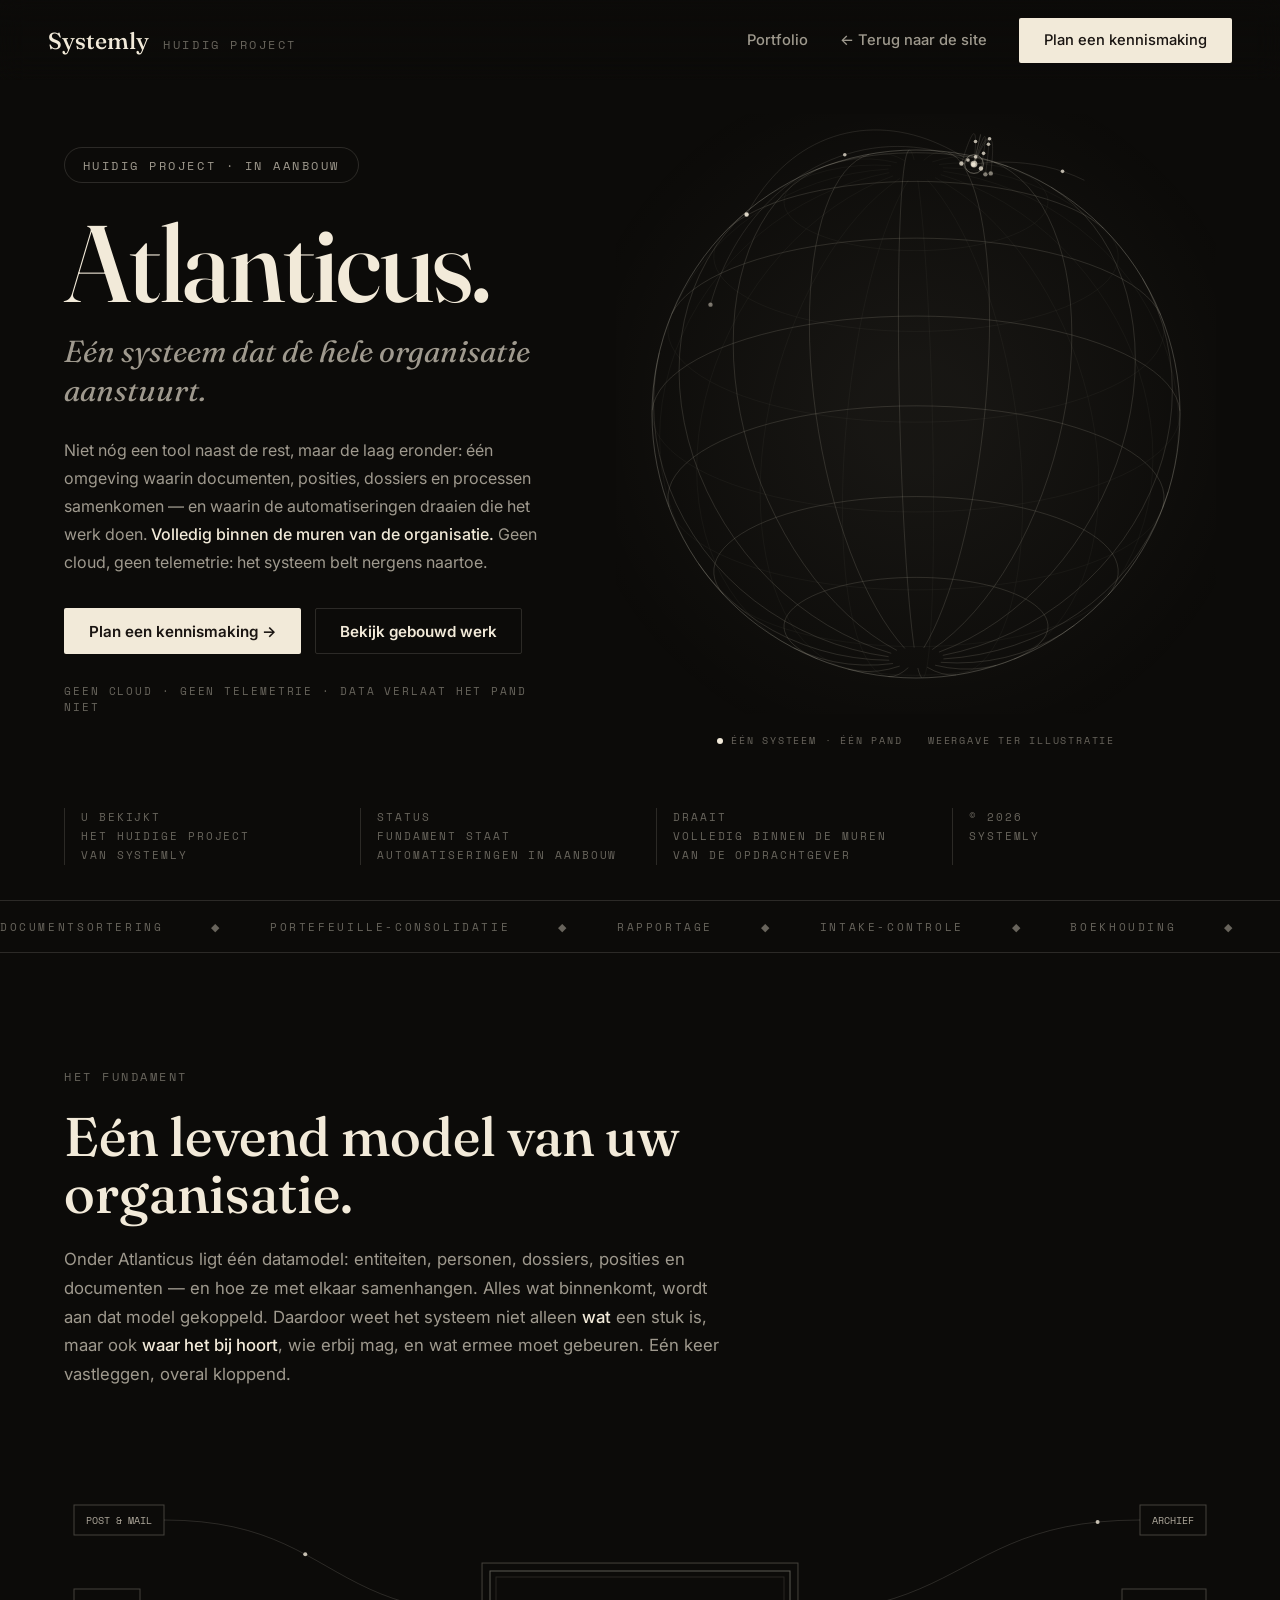
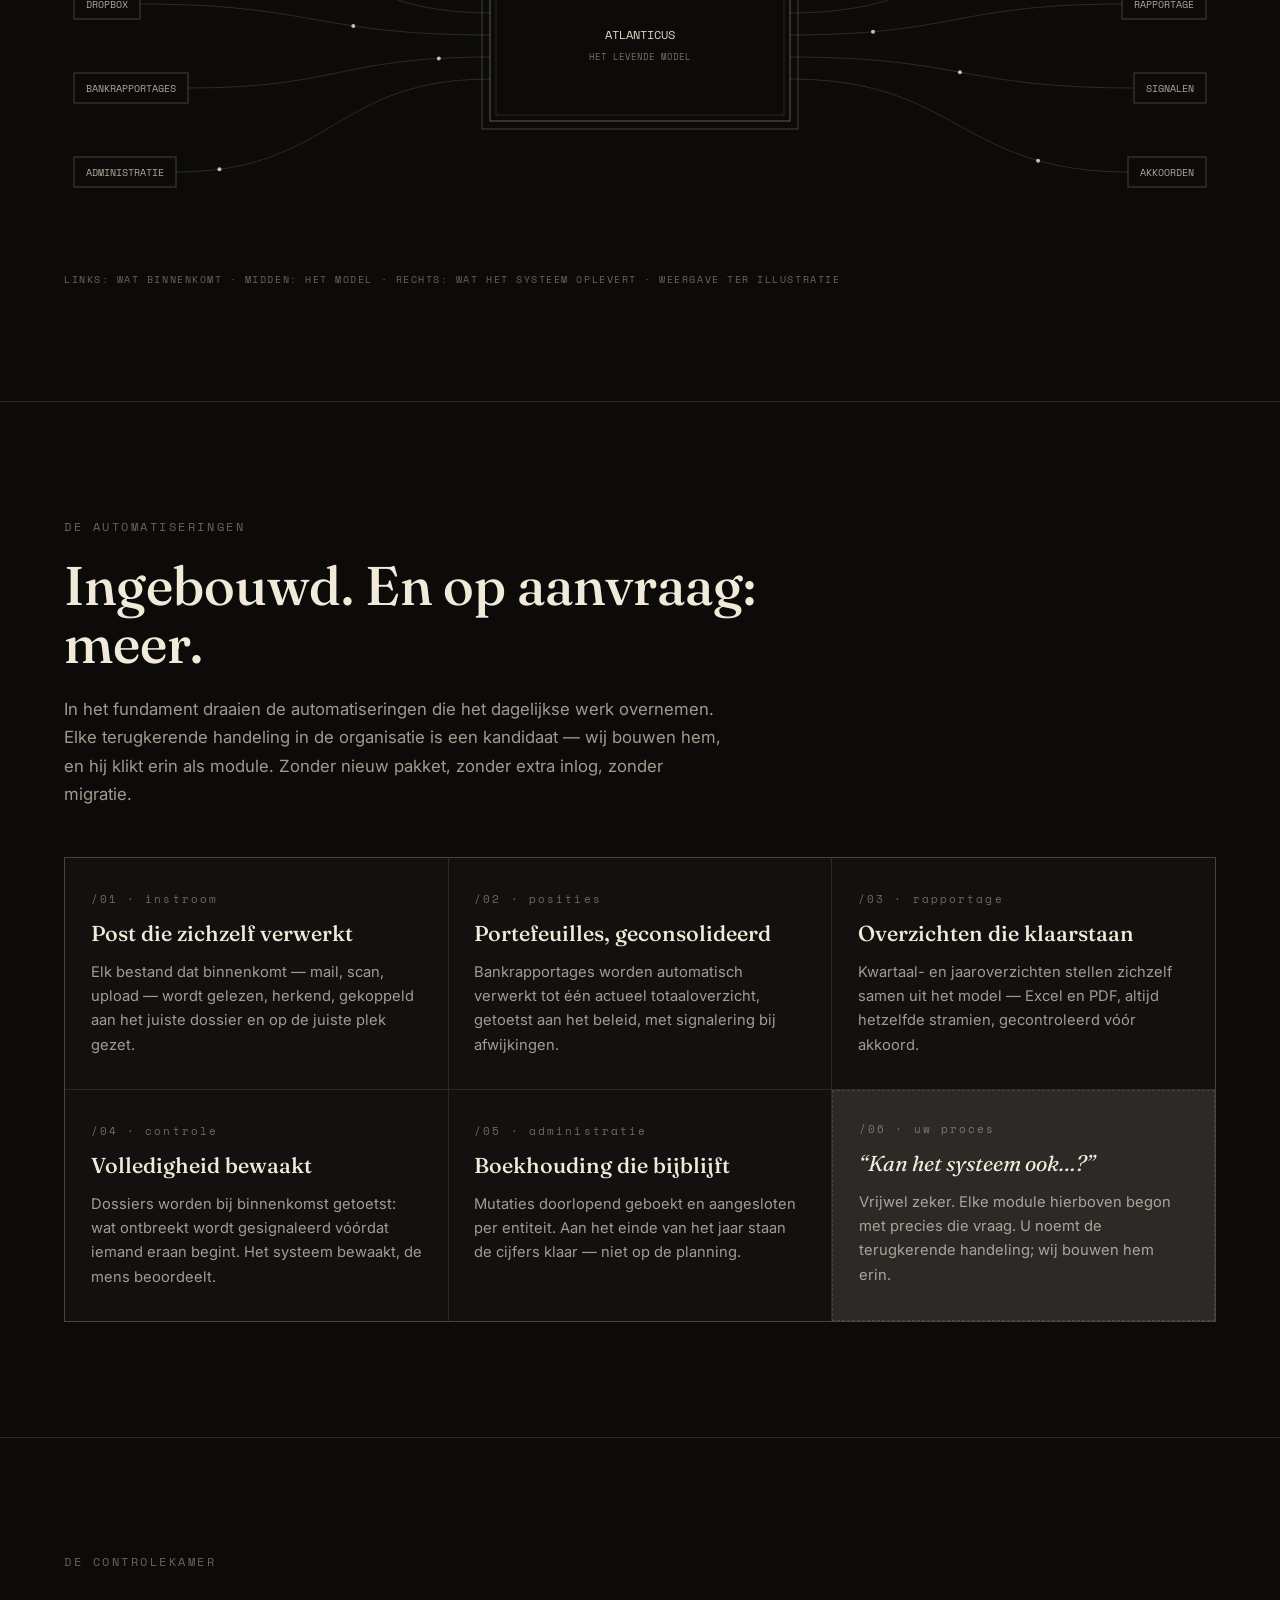
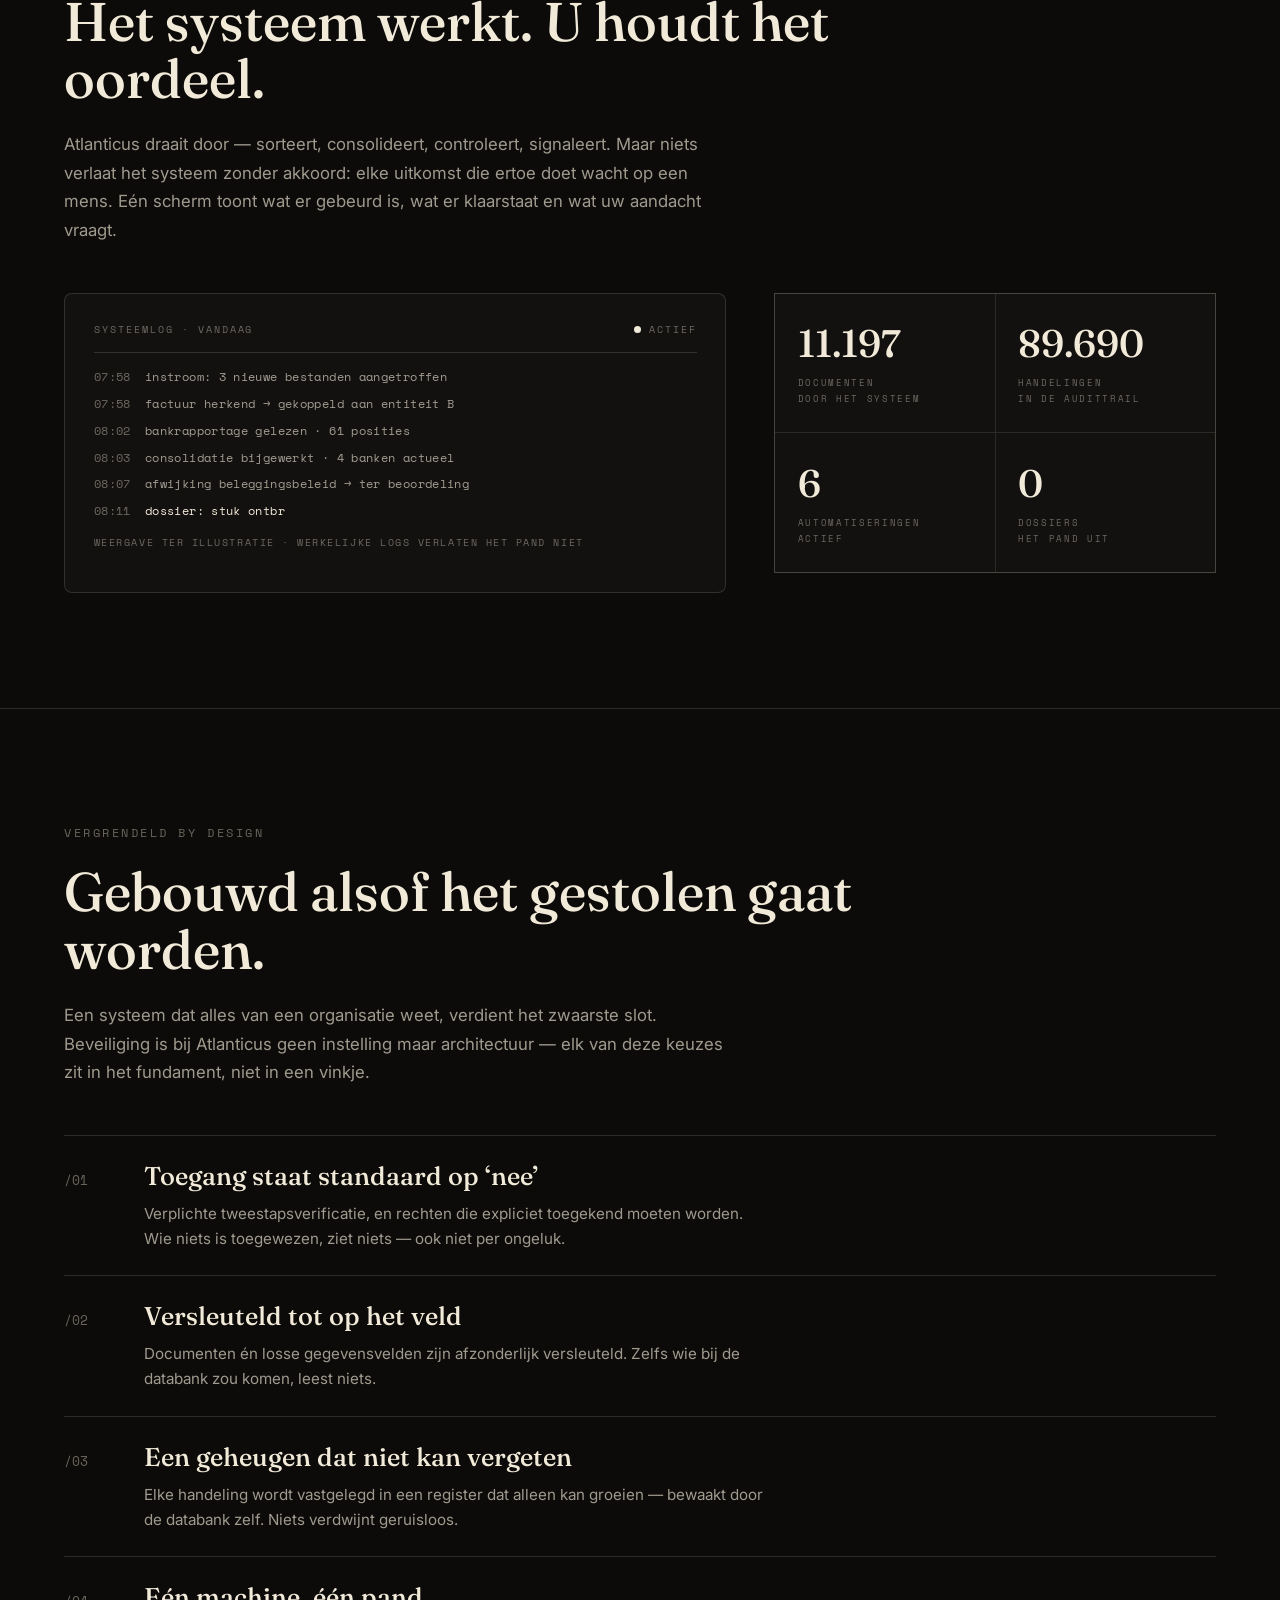
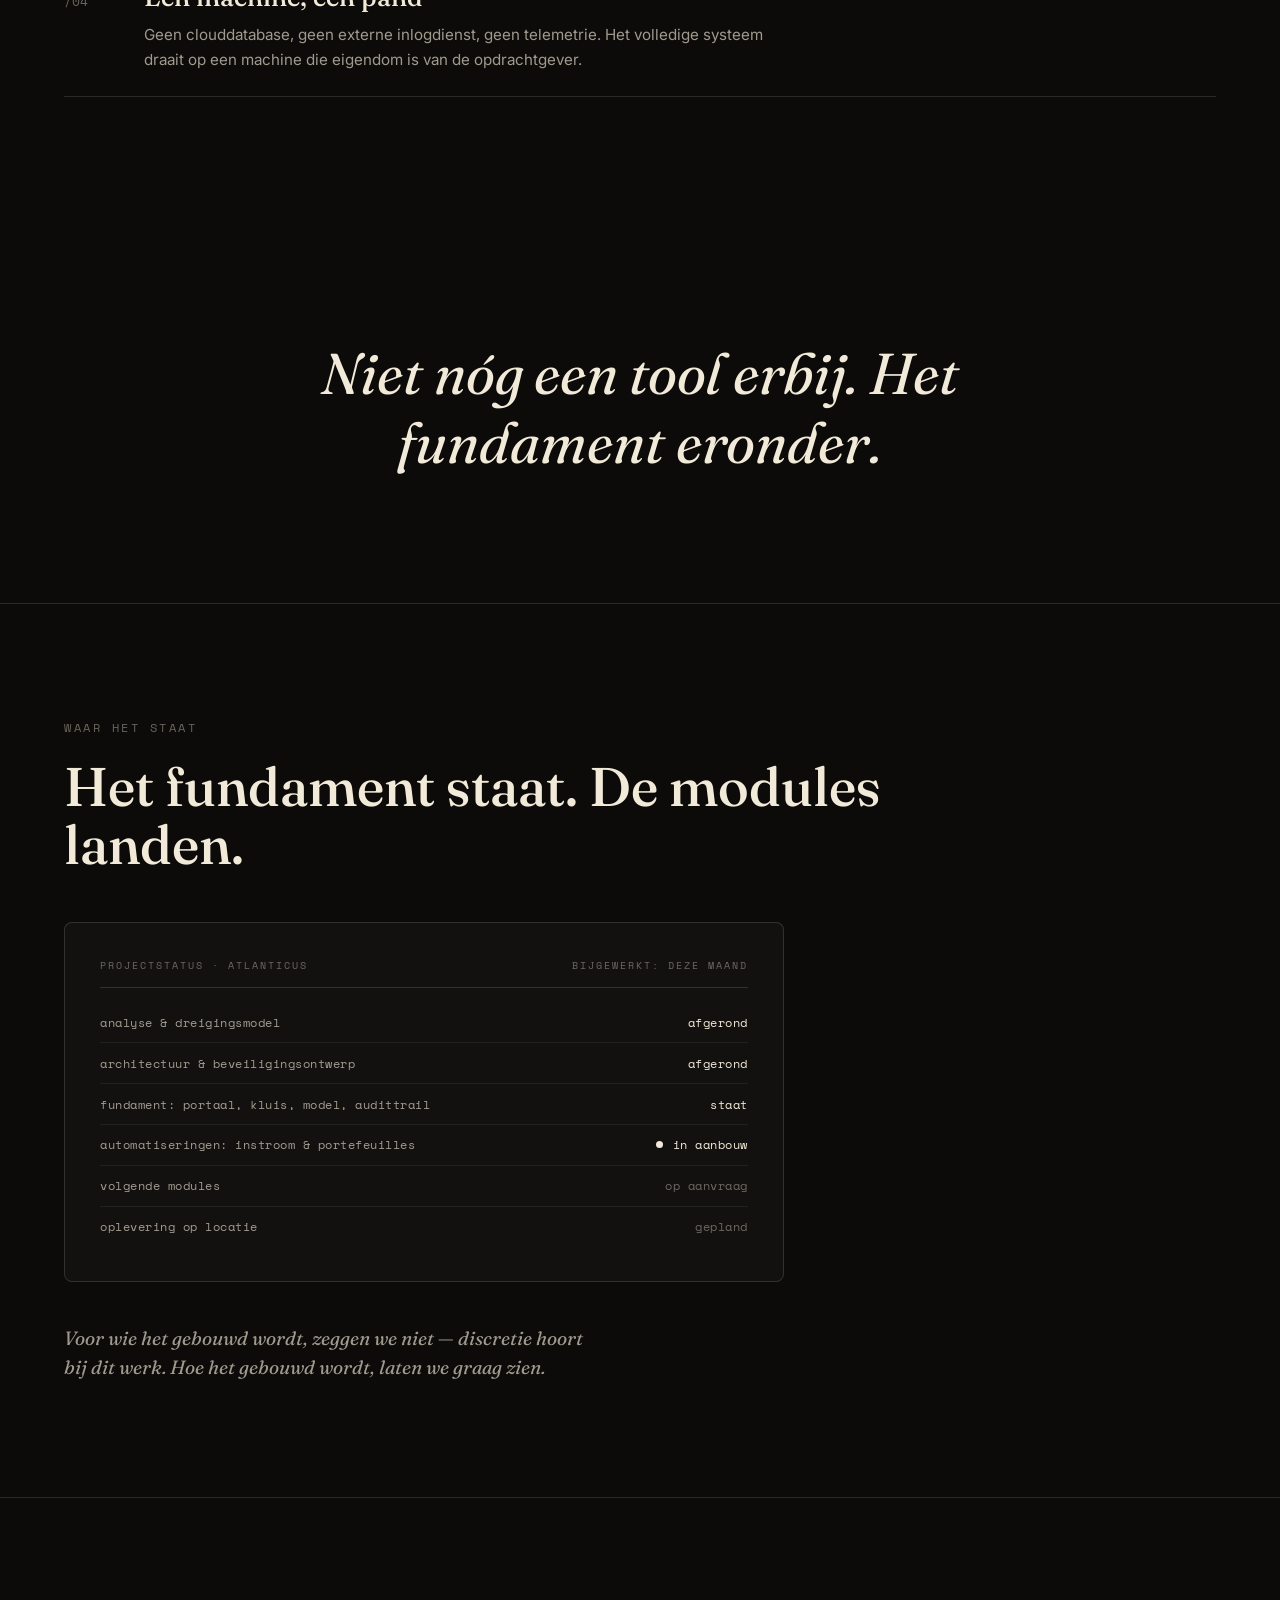
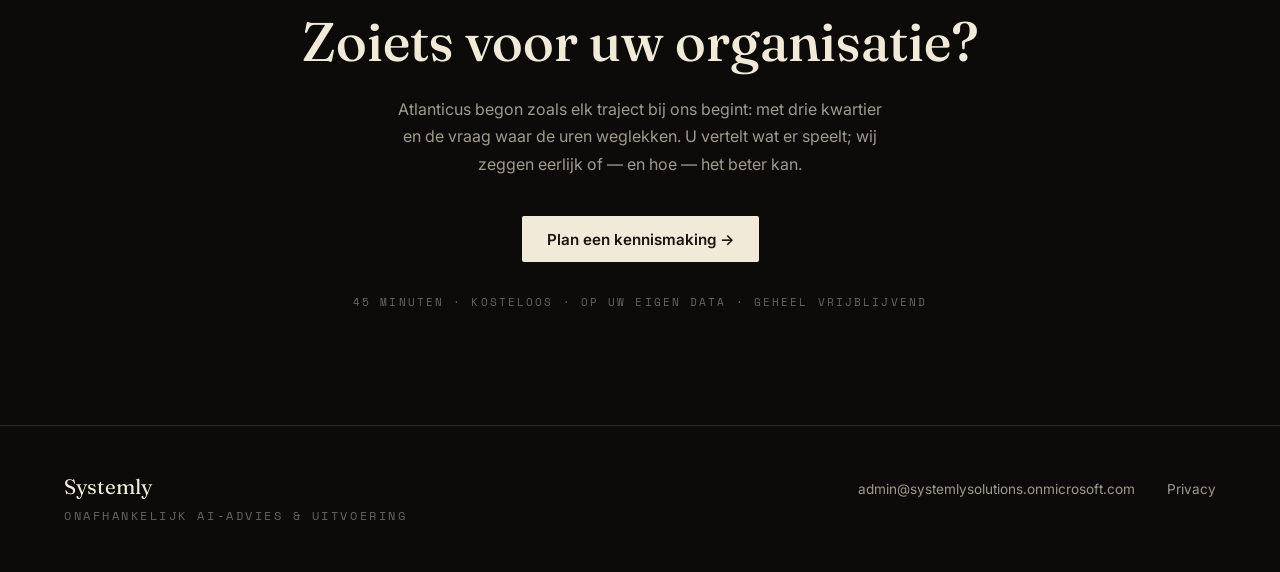
==== atlanticus.html @ 139cd013 "Atlanticus-pagina: huidig project als futuristische kernpagina - /atlanticus.html: split-hero met dr" ====
<!DOCTYPE html>
<html lang="nl">
<head>
<meta charset="utf-8">
<meta name="viewport" content="width=device-width, initial-scale=1">
<title>Huidig project: Atlanticus — Systemly</title>
<meta name="description" content="Atlanticus is het huidige project van Systemly: één besturingslaag voor de hele organisatie — documenten, posities, processen en automatiseringen in één beveiligd portaal dat volledig binnen de muren draait. Geen cloud, geen telemetrie.">
<link rel="canonical" href="https://systemly.nl/atlanticus.html">
<link rel="icon" href="/favicon.ico" sizes="any">
<link rel="icon" type="image/png" sizes="32x32" href="/favicon-32.png">
<link rel="apple-touch-icon" href="/apple-touch-icon.png">
<meta property="og:title" content="Huidig project: Atlanticus — Systemly">
<meta property="og:description" content="Eén systeem dat de organisatie aanstuurt — en het pand nooit verlaat.">
<meta property="og:type" content="website">
<meta property="og:url" content="https://systemly.nl/atlanticus.html">
<meta property="og:locale" content="nl_NL">
<link rel="preconnect" href="https://fonts.googleapis.com">
<link rel="preconnect" href="https://fonts.gstatic.com" crossorigin>
<link href="https://fonts.googleapis.com/css2?family=Fraunces:ital,opsz,wght@0,9..144,400;0,9..144,500;0,9..144,600;1,9..144,400;1,9..144,500&family=Inter:wght@400;500;600&family=Space+Mono:wght@400;700&display=swap" rel="stylesheet">
<style>
  :root {
    --black: #0C0B09;
    --black-soft: #131110;
    --creme: #EDE7DB;
    --creme-bright: #F2EAD9;
    --ink: #1A1512;
    --creme-dim: rgba(242, 234, 217, 0.64);
    --creme-faint: rgba(242, 234, 217, 0.4);
    --line-dark: rgba(242, 234, 217, 0.14);
    --serif: "Fraunces", serif;
    --sans: "Inter", sans-serif;
    --mono: "Space Mono", monospace;
  }
  * { margin: 0; padding: 0; box-sizing: border-box; }
  body { font-family: var(--sans); background: var(--black); color: var(--creme-bright); -webkit-font-smoothing: antialiased; overflow-x: hidden; }
  .mono { font-family: var(--mono); font-size: 0.72rem; letter-spacing: 0.22em; text-transform: uppercase; }

  /* ---------- reveals ---------- */
  .rv { opacity: 0; transform: translateY(26px); transition: opacity 0.8s ease, transform 0.8s ease; }
  .rv.in { opacity: 1; transform: none; }

  /* ---------- NAV ---------- */
  nav.top {
    position: fixed; inset: 0 0 auto 0; z-index: 50;
    display: flex; align-items: center; justify-content: space-between;
    padding: 1.1rem clamp(1.2rem, 4vw, 3rem);
    background: linear-gradient(rgba(12,11,9,0.66), rgba(12,11,9,0.34) 70%, transparent);
    -webkit-backdrop-filter: blur(14px); backdrop-filter: blur(14px);
  }
  nav.top .brand { display: flex; align-items: baseline; gap: 0.9rem; color: var(--creme-bright); text-decoration: none; }
  nav.top .brand .word { font-family: var(--serif); font-size: 1.45rem; font-weight: 500; }
  nav.top .brand .tag { color: var(--creme-faint); display: none; }
  @media (min-width: 900px) { nav.top .brand .tag { display: inline; } }
  nav.top .links { display: flex; align-items: center; gap: clamp(1rem, 2.5vw, 2.2rem); }
  nav.top .links a { color: var(--creme-dim); text-decoration: none; font-size: 0.92rem; font-weight: 500; }
  nav.top .links a:hover { color: var(--creme-bright); }
  nav.top .links a.plain { display: none; }
  @media (min-width: 640px) { nav.top .links a.plain { display: inline; } }
  .btn {
    display: inline-block; font-weight: 600; font-size: 0.95rem;
    padding: 0.78rem 1.5rem; border-radius: 2px; text-decoration: none;
    border: 1px solid transparent; cursor: pointer;
    transition: transform 0.15s ease, background 0.2s;
  }
  .btn:active { transform: scale(0.98); }
  .btn-creme { background: var(--creme-bright); color: var(--ink) !important; }
  .btn-creme:hover { background: #fff8e8; }
  .btn-ghost { border-color: var(--line-dark); color: var(--creme-bright); }
  .btn-ghost:hover { border-color: var(--creme-dim); }

  /* ---------- HERO ---------- */
  header.hero {
    position: relative;
    min-height: 100svh;
    display: flex; flex-direction: column;
    justify-content: center;
    padding: clamp(6rem, 12vh, 8rem) clamp(1.4rem, 5vw, 4rem) 0;
    overflow: hidden;
  }
  .hero-grid {
    max-width: 1280px; margin: 0 auto; width: 100%;
    display: grid; gap: 3rem;
    align-items: center;
    flex: 1 1 auto;
    position: relative; z-index: 2;
  }
  @media (min-width: 980px) { .hero-grid { grid-template-columns: 5fr 4fr; gap: clamp(2rem, 4vw, 5rem); } }

  .hero-copy .chip {
    display: inline-block;
    color: var(--creme-dim);
    border: 1px solid var(--line-dark);
    padding: 0.55rem 1.1rem;
    border-radius: 999px;
    margin-bottom: 1.8rem;
  }
  .hero-copy h1 {
    font-family: var(--serif);
    font-weight: 500;
    font-size: clamp(3.4rem, 8.5vw, 7rem);
    line-height: 0.95;
    letter-spacing: -0.02em;
  }
  .hero-copy .sub {
    font-family: var(--serif);
    font-style: italic;
    font-weight: 400;
    font-size: clamp(1.3rem, 2.5vw, 1.9rem);
    color: var(--creme-dim);
    margin-top: 1rem;
    max-width: 26ch;
    line-height: 1.3;
  }
  .hero-copy .lede {
    color: var(--creme-dim);
    line-height: 1.75;
    font-size: 1rem;
    max-width: 52ch;
    margin-top: 1.6rem;
  }
  .hero-copy .lede strong { color: var(--creme-bright); font-weight: 500; }
  .hero-copy .cta-row { display: flex; gap: 0.9rem; flex-wrap: wrap; margin-top: 2rem; }
  .hero-copy .trust { color: var(--creme-faint); margin-top: 1.8rem; letter-spacing: 0.18em; font-size: 0.66rem; }

  .globe-wrap { position: relative; display: flex; flex-direction: column; align-items: center; gap: 1.2rem; }
  #globe { width: min(88vw, 600px); height: min(88vw, 600px); display: block; }
  .globe-readout {
    font-family: var(--mono);
    font-size: 0.62rem;
    letter-spacing: 0.18em;
    text-transform: uppercase;
    color: var(--creme-faint);
    display: flex; gap: 1.6rem; flex-wrap: wrap; justify-content: center;
  }
  .globe-readout .dot { display: inline-block; width: 6px; height: 6px; border-radius: 50%; background: var(--creme-bright); margin-right: 0.5rem; animation: pulse 2.2s ease-in-out infinite; }
  @keyframes pulse { 0%,100% { opacity: 1; } 50% { opacity: 0.25; } }

  .hero-labels {
    max-width: 1280px; margin: clamp(2.5rem, 6vh, 4rem) auto 0; width: 100%;
    display: grid; grid-template-columns: repeat(2, 1fr);
    gap: 1.4rem 2rem;
    padding-bottom: 2.2rem;
    position: relative; z-index: 2;
  }
  @media (min-width: 760px) { .hero-labels { grid-template-columns: repeat(4, 1fr); } }
  .label-blok {
    border-left: 1px solid var(--line-dark);
    padding-left: 1rem;
    font-family: var(--mono);
    font-size: 0.66rem;
    letter-spacing: 0.18em;
    text-transform: uppercase;
    line-height: 1.8;
    color: var(--creme-faint);
  }

  /* ---------- CAPABILITY-BAND ---------- */
  .band {
    border-top: 1px solid var(--line-dark);
    border-bottom: 1px solid var(--line-dark);
    overflow: hidden;
    padding: 1.1rem 0;
    position: relative;
  }
  .band .strook {
    display: flex; gap: 3rem;
    width: max-content;
    animation: schuif 40s linear infinite;
    font-family: var(--mono);
    font-size: 0.68rem;
    letter-spacing: 0.24em;
    text-transform: uppercase;
    color: var(--creme-faint);
    white-space: nowrap;
  }
  @keyframes schuif { from { transform: translateX(0); } to { transform: translateX(-50%); } }

  /* ---------- SECTIES ---------- */
  section { padding: clamp(4.5rem, 9vw, 8rem) clamp(1.4rem, 5vw, 4rem); }
  section + section { border-top: 1px solid var(--line-dark); }
  .wrap { max-width: 1280px; margin: 0 auto; }
  .kicker { color: var(--creme-faint); margin-bottom: 1.4rem; }
  h2 { font-family: var(--serif); font-weight: 500; font-size: clamp(2.1rem, 4.6vw, 3.4rem); line-height: 1.06; max-width: 24ch; }
  .lede { color: var(--creme-dim); font-size: 1.05rem; line-height: 1.7; max-width: 60ch; margin-top: 1.4rem; }
  .lede strong { color: var(--creme-bright); font-weight: 500; }

  /* dataflow-diagram */
  .flow-wrap { margin-top: 3rem; overflow-x: auto; }
  #flow { width: 100%; min-width: 700px; height: 420px; display: block; }
  .flow-noot { font-family: var(--mono); font-size: 0.6rem; letter-spacing: 0.16em; text-transform: uppercase; color: var(--creme-faint); margin-top: 1rem; }

  /* modules */
  .modules {
    display: grid; gap: 1px;
    background: var(--line-dark);
    border: 1px solid var(--line-dark);
    margin-top: 3rem;
  }
  @media (min-width: 700px) { .modules { grid-template-columns: 1fr 1fr; } }
  @media (min-width: 1050px) { .modules { grid-template-columns: 1fr 1fr 1fr; } }
  .module { background: var(--black-soft); padding: 1.8rem 1.6rem 2rem; }
  .module .nr { font-family: var(--mono); font-size: 0.66rem; letter-spacing: 0.2em; color: var(--creme-faint); }
  .module h3 { font-family: var(--serif); font-weight: 500; font-size: 1.35rem; margin-top: 0.9rem; line-height: 1.2; }
  .module p { color: var(--creme-dim); font-size: 0.92rem; line-height: 1.65; margin-top: 0.8rem; }
  .module.vraag { display: flex; flex-direction: column; justify-content: center; border: 1px dashed var(--line-dark); background: transparent; }
  .module.vraag h3 { font-style: italic; font-weight: 400; }

  /* controlekamer */
  .kamer { display: grid; gap: 2rem; margin-top: 3rem; align-items: start; }
  @media (min-width: 980px) { .kamer { grid-template-columns: 3fr 2fr; gap: 3rem; } }
  .log-paneel {
    background: var(--black-soft);
    border: 1px solid var(--line-dark);
    border-radius: 8px;
    padding: clamp(1.2rem, 2.5vw, 1.8rem);
    font-family: var(--mono);
    font-size: 0.76rem;
    letter-spacing: 0.03em;
    min-height: 300px;
  }
  .log-paneel .kop {
    display: flex; justify-content: space-between; gap: 1rem; flex-wrap: wrap;
    padding-bottom: 0.9rem; margin-bottom: 0.9rem;
    border-bottom: 1px solid var(--line-dark);
    color: var(--creme-faint);
    font-size: 0.62rem; letter-spacing: 0.2em; text-transform: uppercase;
  }
  .log-paneel .kop .live { display: flex; align-items: center; gap: 0.5rem; }
  .log-paneel .kop .dot { width: 7px; height: 7px; border-radius: 50%; background: var(--creme-bright); animation: pulse 2.2s ease-in-out infinite; }
  #logRegels { display: flex; flex-direction: column; gap: 0.55rem; }
  #logRegels .regel { color: var(--creme-dim); white-space: nowrap; overflow: hidden; text-overflow: ellipsis; }
  #logRegels .regel .tijd { color: var(--creme-faint); margin-right: 0.9rem; }
  #logRegels .regel.nieuw { color: var(--creme-bright); }
  .log-noot { font-family: var(--mono); font-size: 0.6rem; letter-spacing: 0.16em; text-transform: uppercase; color: var(--creme-faint); margin-top: 1rem; }

  .tellers { display: grid; grid-template-columns: 1fr 1fr; gap: 1px; background: var(--line-dark); border: 1px solid var(--line-dark); }
  .teller { background: var(--black-soft); padding: 1.6rem 1.4rem; }
  .teller .cijfer { font-family: var(--serif); font-weight: 500; font-size: clamp(1.7rem, 3vw, 2.4rem); font-variant-numeric: tabular-nums; }
  .teller .toel { font-family: var(--mono); font-size: 0.58rem; letter-spacing: 0.18em; text-transform: uppercase; color: var(--creme-faint); margin-top: 0.5rem; line-height: 1.7; }

  /* vergrendeld */
  .sloten { margin-top: 3rem; border-top: 1px solid var(--line-dark); }
  .slot-rij {
    display: grid; grid-template-columns: 4rem 1fr;
    gap: 1rem; align-items: baseline;
    padding: 1.5rem 0;
    border-bottom: 1px solid var(--line-dark);
  }
  .slot-rij .num { font-family: var(--mono); font-size: 0.8rem; color: var(--creme-faint); }
  .slot-rij h3 { font-family: var(--serif); font-weight: 500; font-size: clamp(1.2rem, 2.2vw, 1.6rem); line-height: 1.3; }
  .slot-rij p { color: var(--creme-dim); font-size: 0.95rem; line-height: 1.65; margin-top: 0.5rem; max-width: 62ch; }

  /* statement */
  .statement {
    text-align: center;
    padding: clamp(6rem, 14vh, 10rem) clamp(1.4rem, 5vw, 4rem);
  }
  .statement .zin {
    font-family: var(--serif);
    font-style: italic;
    font-weight: 400;
    font-size: clamp(1.9rem, 5vw, 3.6rem);
    line-height: 1.2;
    max-width: 24ch;
    margin: 0 auto;
  }
  .statement .zin .w {
    display: inline-block;
    opacity: 0;
    transform: translateY(24px);
    transition: opacity 0.7s ease, transform 0.7s ease;
  }
  .statement.in .zin .w { opacity: 1; transform: none; }

  /* status-paneel */
  .status-paneel {
    background: var(--black-soft);
    border: 1px solid var(--line-dark);
    border-radius: 8px;
    padding: clamp(1.4rem, 3vw, 2.2rem);
    font-family: var(--mono);
    font-size: 0.78rem;
    letter-spacing: 0.04em;
    margin-top: 3rem;
    max-width: 720px;
  }
  .status-paneel .kop {
    display: flex; justify-content: space-between; gap: 1rem; flex-wrap: wrap;
    padding-bottom: 0.9rem; margin-bottom: 0.9rem;
    border-bottom: 1px solid var(--line-dark);
    color: var(--creme-faint);
    font-size: 0.62rem; letter-spacing: 0.2em; text-transform: uppercase;
  }
  .status-paneel .rij {
    display: flex; justify-content: space-between; gap: 1.5rem;
    padding: 0.65rem 0;
    border-bottom: 1px solid rgba(242,234,217,0.07);
    color: var(--creme-dim);
  }
  .status-paneel .rij:last-child { border-bottom: none; }
  .status-paneel .rij .ok { color: var(--creme-bright); }
  .status-paneel .rij .actief { color: var(--creme-bright); display: flex; align-items: center; gap: 0.6rem; }
  .status-paneel .rij .actief .dot { width: 7px; height: 7px; border-radius: 50%; background: var(--creme-bright); animation: pulse 2.2s ease-in-out infinite; }
  .status-paneel .rij .stil { color: var(--creme-faint); }

  .discretie {
    margin-top: 2.6rem;
    font-family: var(--serif);
    font-style: italic;
    font-size: 1.2rem;
    color: var(--creme-dim);
    max-width: 44ch;
    line-height: 1.5;
  }

  /* ---------- SLOT ---------- */
  section.eind { text-align: center; }
  section.eind h2 { margin: 0 auto; }
  section.eind p { color: var(--creme-dim); margin: 1.6rem auto 2.4rem; max-width: 50ch; line-height: 1.7; }
  section.eind .mono-sub { color: var(--creme-faint); margin-top: 2rem; font-size: 0.66rem; letter-spacing: 0.2em; }

  footer { background: var(--black); color: var(--creme-faint); padding: 3rem clamp(1.4rem, 5vw, 4rem); border-top: 1px solid var(--line-dark); }
  footer .wrap { display: flex; flex-wrap: wrap; gap: 1.4rem 3rem; align-items: baseline; justify-content: space-between; }
  footer .word { font-family: var(--serif); font-size: 1.3rem; color: var(--creme-bright); }
  footer a { color: var(--creme-dim); text-decoration: none; font-size: 0.85rem; }

  @media (prefers-reduced-motion: reduce) {
    .globe-readout .dot, .status-paneel .rij .actief .dot, .log-paneel .kop .dot { animation: none; }
    .band .strook { animation: none; }
    .rv, .statement .zin .w { opacity: 1; transform: none; transition: none; }
  }
</style>
</head>
<body>

<nav class="top">
  <a class="brand" href="/">
    <span class="word">Systemly</span>
    <span class="tag mono">huidig project</span>
  </a>
  <div class="links">
    <a class="plain" href="/portfolio.html">Portfolio</a>
    <a class="plain" href="/">&larr; Terug naar de site</a>
    <a class="btn btn-creme" href="/#contact">Plan een kennismaking</a>
  </div>
</nav>

<header class="hero">
  <div class="hero-grid">
    <div class="hero-copy">
      <span class="chip mono">huidig project &middot; in aanbouw</span>
      <h1>Atlanticus.</h1>
      <div class="sub">E&eacute;n systeem dat de hele organisatie aanstuurt.</div>
      <p class="lede">Niet n&oacute;g een tool naast de rest, maar de laag eronder: &eacute;&eacute;n omgeving waarin documenten, posities, dossiers en processen samenkomen — en waarin de automatiseringen draaien die het werk doen. <strong>Volledig binnen de muren van de organisatie.</strong> Geen cloud, geen telemetrie: het systeem belt nergens naartoe.</p>
      <div class="cta-row">
        <a class="btn btn-creme" href="/#contact">Plan een kennismaking&nbsp;&rarr;</a>
        <a class="btn btn-ghost" href="/portfolio.html">Bekijk gebouwd werk</a>
      </div>
      <div class="trust mono">geen cloud &middot; geen telemetrie &middot; data verlaat het pand niet</div>
    </div>
    <div class="globe-wrap">
      <canvas id="globe" aria-hidden="true"></canvas>
      <div class="globe-readout"><span><span class="dot"></span>&eacute;&eacute;n systeem &middot; &eacute;&eacute;n pand</span><span>weergave ter illustratie</span></div>
    </div>
  </div>
  <div class="hero-labels">
    <div class="label-blok">U bekijkt<br>het huidige project<br>van Systemly</div>
    <div class="label-blok">Status<br>fundament staat<br>automatiseringen in aanbouw</div>
    <div class="label-blok">Draait<br>volledig binnen de muren<br>van de opdrachtgever</div>
    <div class="label-blok">&copy; 2026<br>Systemly</div>
  </div>
</header>

<div class="band" aria-hidden="true">
  <div class="strook" id="bandStrook">
    <span>documentsortering</span><span>&#9670;</span><span>portefeuille-consolidatie</span><span>&#9670;</span><span>rapportage</span><span>&#9670;</span><span>intake-controle</span><span>&#9670;</span><span>boekhouding</span><span>&#9670;</span><span>signalering</span><span>&#9670;</span><span>archief</span><span>&#9670;</span><span>audittrail</span><span>&#9670;</span><span>toegangsbeheer</span><span>&#9670;</span><span>op aanvraag meer</span><span>&#9670;</span>
  </div>
</div>

<section id="fundament">
  <div class="wrap">
    <div class="kicker mono rv">het fundament</div>
    <h2 class="rv">E&eacute;n levend model van uw organisatie.</h2>
    <p class="lede rv">Onder Atlanticus ligt &eacute;&eacute;n datamodel: entiteiten, personen, dossiers, posities en documenten — en hoe ze met elkaar samenhangen. Alles wat binnenkomt, wordt aan dat model gekoppeld. Daardoor weet het systeem niet alleen <strong>wat</strong> een stuk is, maar ook <strong>waar het bij hoort</strong>, wie erbij mag, en wat ermee moet gebeuren. E&eacute;n keer vastleggen, overal kloppend.</p>
    <div class="flow-wrap rv">
      <canvas id="flow" aria-hidden="true"></canvas>
      <div class="flow-noot">links: wat binnenkomt &middot; midden: het model &middot; rechts: wat het systeem oplevert &middot; weergave ter illustratie</div>
    </div>
  </div>
</section>

<section id="automatiseringen">
  <div class="wrap">
    <div class="kicker mono rv">de automatiseringen</div>
    <h2 class="rv">Ingebouwd. En op aanvraag: meer.</h2>
    <p class="lede rv">In het fundament draaien de automatiseringen die het dagelijkse werk overnemen. Elke terugkerende handeling in de organisatie is een kandidaat — wij bouwen hem, en hij klikt erin als module. Zonder nieuw pakket, zonder extra inlog, zonder migratie.</p>
    <div class="modules">
      <div class="module rv">
        <span class="nr">/01 &middot; instroom</span>
        <h3>Post die zichzelf verwerkt</h3>
        <p>Elk bestand dat binnenkomt — mail, scan, upload — wordt gelezen, herkend, gekoppeld aan het juiste dossier en op de juiste plek gezet.</p>
      </div>
      <div class="module rv">
        <span class="nr">/02 &middot; posities</span>
        <h3>Portefeuilles, geconsolideerd</h3>
        <p>Bankrapportages worden automatisch verwerkt tot &eacute;&eacute;n actueel totaaloverzicht, getoetst aan het beleid, met signalering bij afwijkingen.</p>
      </div>
      <div class="module rv">
        <span class="nr">/03 &middot; rapportage</span>
        <h3>Overzichten die klaarstaan</h3>
        <p>Kwartaal- en jaaroverzichten stellen zichzelf samen uit het model — Excel en PDF, altijd hetzelfde stramien, gecontroleerd v&oacute;&oacute;r akkoord.</p>
      </div>
      <div class="module rv">
        <span class="nr">/04 &middot; controle</span>
        <h3>Volledigheid bewaakt</h3>
        <p>Dossiers worden bij binnenkomst getoetst: wat ontbreekt wordt gesignaleerd v&oacute;&oacute;rdat iemand eraan begint. Het systeem bewaakt, de mens beoordeelt.</p>
      </div>
      <div class="module rv">
        <span class="nr">/05 &middot; administratie</span>
        <h3>Boekhouding die bijblijft</h3>
        <p>Mutaties doorlopend geboekt en aangesloten per entiteit. Aan het einde van het jaar staan de cijfers klaar — niet op de planning.</p>
      </div>
      <div class="module vraag rv">
        <span class="nr">/06 &middot; uw proces</span>
        <h3>&ldquo;Kan het systeem ook&hellip;?&rdquo;</h3>
        <p>Vrijwel zeker. Elke module hierboven begon met precies die vraag. U noemt de terugkerende handeling; wij bouwen hem erin.</p>
      </div>
    </div>
  </div>
</section>

<section id="controlekamer">
  <div class="wrap">
    <div class="kicker mono rv">de controlekamer</div>
    <h2 class="rv">Het systeem werkt. U houdt het oordeel.</h2>
    <p class="lede rv">Atlanticus draait door — sorteert, consolideert, controleert, signaleert. Maar niets verlaat het systeem zonder akkoord: elke uitkomst die ertoe doet wacht op een mens. E&eacute;n scherm toont wat er gebeurd is, wat er klaarstaat en wat uw aandacht vraagt.</p>
    <div class="kamer">
      <div class="log-paneel rv">
        <div class="kop"><span>systeemlog &middot; vandaag</span><span class="live"><span class="dot"></span>actief</span></div>
        <div id="logRegels"></div>
        <div class="log-noot">weergave ter illustratie &middot; werkelijke logs verlaten het pand niet</div>
      </div>
      <div class="tellers rv">
        <div class="teller"><div class="cijfer" data-tel="11408">0</div><div class="toel">documenten<br>door het systeem</div></div>
        <div class="teller"><div class="cijfer" data-tel="92417">0</div><div class="toel">handelingen<br>in de audittrail</div></div>
        <div class="teller"><div class="cijfer" data-tel="6">0</div><div class="toel">automatiseringen<br>actief</div></div>
        <div class="teller"><div class="cijfer">0</div><div class="toel">dossiers<br>het pand uit</div></div>
      </div>
    </div>
  </div>
</section>

<section id="vergrendeld">
  <div class="wrap">
    <div class="kicker mono rv">vergrendeld by design</div>
    <h2 class="rv">Gebouwd alsof het gestolen gaat worden.</h2>
    <p class="lede rv">Een systeem dat alles van een organisatie weet, verdient het zwaarste slot. Beveiliging is bij Atlanticus geen instelling maar architectuur — elk van deze keuzes zit in het fundament, niet in een vinkje.</p>
    <div class="sloten">
      <div class="slot-rij rv">
        <span class="num">/01</span>
        <div><h3>Toegang staat standaard op &lsquo;nee&rsquo;</h3><p>Verplichte tweestapsverificatie, en rechten die expliciet toegekend moeten worden. Wie niets is toegewezen, ziet niets — ook niet per ongeluk.</p></div>
      </div>
      <div class="slot-rij rv">
        <span class="num">/02</span>
        <div><h3>Versleuteld tot op het veld</h3><p>Documenten &eacute;n losse gegevensvelden zijn afzonderlijk versleuteld. Zelfs wie bij de databank zou komen, leest niets.</p></div>
      </div>
      <div class="slot-rij rv">
        <span class="num">/03</span>
        <div><h3>Een geheugen dat niet kan vergeten</h3><p>Elke handeling wordt vastgelegd in een register dat alleen kan groeien — bewaakt door de databank zelf. Niets verdwijnt geruisloos.</p></div>
      </div>
      <div class="slot-rij rv">
        <span class="num">/04</span>
        <div><h3>E&eacute;n machine, &eacute;&eacute;n pand</h3><p>Geen clouddatabase, geen externe inlogdienst, geen telemetrie. Het volledige systeem draait op een machine die eigendom is van de opdrachtgever.</p></div>
      </div>
    </div>
  </div>
</section>

<div class="statement" id="statement">
  <div class="zin" id="statementZin">Niet n&oacute;g een tool erbij. Het fundament eronder.</div>
</div>

<section id="status" style="border-top: 1px solid var(--line-dark);">
  <div class="wrap">
    <div class="kicker mono rv">waar het staat</div>
    <h2 class="rv">Het fundament staat. De modules landen.</h2>
    <div class="status-paneel rv" aria-hidden="true">
      <div class="kop"><span>projectstatus &middot; atlanticus</span><span>bijgewerkt: deze maand</span></div>
      <div class="rij"><span>analyse &amp; dreigingsmodel</span><span class="ok">afgerond</span></div>
      <div class="rij"><span>architectuur &amp; beveiligingsontwerp</span><span class="ok">afgerond</span></div>
      <div class="rij"><span>fundament: portaal, kluis, model, audittrail</span><span class="ok">staat</span></div>
      <div class="rij"><span>automatiseringen: instroom &amp; portefeuilles</span><span class="actief"><span class="dot"></span>in aanbouw</span></div>
      <div class="rij"><span>volgende modules</span><span class="stil">op aanvraag</span></div>
      <div class="rij"><span>oplevering op locatie</span><span class="stil">gepland</span></div>
    </div>
    <p class="discretie rv">Voor wie het gebouwd wordt, zeggen we niet — discretie hoort bij dit werk. Hoe het gebouwd wordt, laten we graag zien.</p>
  </div>
</section>

<section class="eind">
  <h2 class="rv">Zoiets voor uw organisatie?</h2>
  <p class="rv">Atlanticus begon zoals elk traject bij ons begint: met drie kwartier en de vraag waar de uren weglekken. U vertelt wat er speelt; wij zeggen eerlijk of — en hoe — het beter kan.</p>
  <a class="btn btn-creme rv" href="/#contact">Plan een kennismaking &rarr;</a>
  <div class="mono-sub mono">45 minuten &middot; kosteloos &middot; op uw eigen data &middot; geheel vrijblijvend</div>
</section>

<footer>
  <div class="wrap">
    <div>
      <div class="word">Systemly</div>
      <div class="mono" style="margin-top:0.5rem">onafhankelijk ai-advies &amp; uitvoering</div>
    </div>
    <div style="display:flex; gap:2rem; flex-wrap:wrap;">
      <a href="mailto:admin@systemlysolutions.onmicrosoft.com">admin@systemlysolutions.onmicrosoft.com</a>
      <a href="/privacy.html">Privacy</a>
    </div>
  </div>
</footer>

<script>
const REDUCED = matchMedia('(prefers-reduced-motion: reduce)').matches;

/* ---------- capability-band: inhoud verdubbelen voor naadloze loop ---------- */
(() => {
  const s = document.getElementById('bandStrook');
  s.innerHTML += s.innerHTML;
})();

/* ---------- reveals (gestaggerd) ---------- */
(() => {
  const io = new IntersectionObserver((entries) => {
    entries.forEach((en) => {
      if (!en.isIntersecting) return;
      const el = en.target;
      const broers = [...el.parentElement.children].filter((c) => c.classList.contains('rv'));
      el.style.transitionDelay = `${(broers.indexOf(el) % 6) * 90}ms`;
      el.classList.add('in');
      io.unobserve(el);
    });
  }, { threshold: 0.15 });
  document.querySelectorAll('.rv').forEach((el) => io.observe(el));
})();

/* ---------- statement: woord-voor-woord ---------- */
(() => {
  const zin = document.getElementById('statementZin');
  zin.innerHTML = zin.textContent.split(' ').map((w) => `<span class="w">${w}</span>`).join(' ');
  const woorden = zin.querySelectorAll('.w');
  new IntersectionObserver((entries, io) => {
    if (!entries[0].isIntersecting) return;
    woorden.forEach((w, i) => { w.style.transitionDelay = `${i * 110}ms`; });
    document.getElementById('statement').classList.add('in');
    io.disconnect();
  }, { threshold: 0.6 }).observe(zin);
})();

/* ---------- tellers ---------- */
(() => {
  const cijfers = document.querySelectorAll('[data-tel]');
  const fmt = (n) => n.toLocaleString('nl-NL');
  new IntersectionObserver((entries, io) => {
    if (!entries[0].isIntersecting) return;
    io.disconnect();
    cijfers.forEach((el) => {
      const doel = Number(el.dataset.tel);
      if (REDUCED) { el.textContent = fmt(doel); return; }
      const start = performance.now(), duur = 1800;
      (function tik(ms) {
        const p = Math.min(1, (ms - start) / duur);
        el.textContent = fmt(Math.round(doel * (1 - Math.pow(1 - p, 3))));
        if (p < 1) requestAnimationFrame(tik);
      })(start);
    });
  }, { threshold: 0.4 }).observe(document.querySelector('.tellers'));
})();

/* ---------- systeemlog: doorlopend typend ---------- */
(() => {
  const REGELS = [
    ['07:58', 'instroom: 3 nieuwe bestanden aangetroffen'],
    ['07:58', 'factuur herkend → gekoppeld aan entiteit B'],
    ['08:02', 'bankrapportage gelezen · 61 posities'],
    ['08:03', 'consolidatie bijgewerkt · 4 banken actueel'],
    ['08:07', 'afwijking beleggingsbeleid → ter beoordeling'],
    ['08:11', 'dossier: stuk ontbreekt → gesignaleerd'],
    ['08:14', 'kwartaalrapportage samengesteld · wacht op akkoord'],
    ['08:15', 'audit: 214 handelingen vastgelegd'],
    ['08:19', 'archief: 2 stukken doorzoekbaar gemaakt'],
    ['08:23', 'boekhouding entiteit C · 5 mutaties geboekt'],
  ];
  const MAX = 7;
  const houder = document.getElementById('logRegels');
  let i = 0;

  function voegToe() {
    const [tijd, tekst] = REGELS[i % REGELS.length];
    i++;
    const div = document.createElement('div');
    div.className = 'regel nieuw';
    houder.appendChild(div);
    [...houder.children].forEach((c) => { if (c !== div) c.classList.remove('nieuw'); });
    while (houder.children.length > MAX) houder.removeChild(houder.firstChild);

    if (REDUCED) {
      div.innerHTML = `<span class="tijd">${tijd}</span>${tekst}`;
      return;
    }
    let c = 0;
    div.innerHTML = `<span class="tijd">${tijd}</span>`;
    const span = document.createElement('span');
    div.appendChild(span);
    const t = setInterval(() => {
      c++;
      span.textContent = tekst.slice(0, c);
      if (c >= tekst.length) clearInterval(t);
    }, 16);
  }
  for (let k = 0; k < 5; k++) voegToe();
  if (!REDUCED) setInterval(voegToe, 2600);
})();

/* ---------- wereldbol met muis-parallax en datastromen ---------- */
(() => {
  const canvas = document.getElementById('globe');
  const ctx = canvas.getContext('2d');
  const TILT_BASIS = -0.38;
  const SPEED = 0.07;
  let W, H, R, CX, CY;
  let muisX = 0, muisY = 0, parX = 0, parY = 0;

  function resize() {
    const dpr = Math.min(devicePixelRatio || 1, 2);
    W = canvas.clientWidth; H = canvas.clientHeight;
    canvas.width = W * dpr; canvas.height = H * dpr;
    ctx.setTransform(dpr, 0, 0, dpr, 0, 0);
    R = Math.min(W, H) * 0.44;
    CX = W / 2; CY = H / 2;
  }
  resize();
  addEventListener('resize', resize);
  addEventListener('pointermove', (e) => {
    muisX = (e.clientX / innerWidth - 0.5) * 2;
    muisY = (e.clientY / innerHeight - 0.5) * 2;
  }, { passive: true });

  const HUBS = [
    [52.37, 4.90], [51.92, 4.48], [51.51, -0.13], [47.37, 8.54], [46.20, 6.14],
    [49.61, 6.13], [40.71, -74.01], [1.35, 103.82], [12.11, -68.94],
  ];
  const rad = (d) => (d * Math.PI) / 180;
  const toVec = (lat, lon) => [Math.cos(rad(lat)) * Math.sin(rad(lon)), Math.sin(rad(lat)), Math.cos(rad(lat)) * Math.cos(rad(lon))];

  function project(v, rot, tilt) {
    const x1 = v[0] * Math.cos(rot) + v[2] * Math.sin(rot);
    const z1 = -v[0] * Math.sin(rot) + v[2] * Math.cos(rot);
    const y2 = v[1] * Math.cos(tilt) - z1 * Math.sin(tilt);
    const z2 = v[1] * Math.sin(tilt) + z1 * Math.cos(tilt);
    return { x: CX + x1 * R, y: CY - y2 * R, front: z2 > 0 };
  }
  function slerp(a, b, t) {
    const dot = Math.max(-1, Math.min(1, a[0]*b[0] + a[1]*b[1] + a[2]*b[2]));
    const th = Math.acos(dot);
    if (th < 1e-6) return a;
    const s = Math.sin(th);
    const p = Math.sin((1 - t) * th) / s, q = Math.sin(t * th) / s;
    return [a[0]*p + b[0]*q, a[1]*p + b[1]*q, a[2]*p + b[2]*q];
  }
  const boog = (a, b, t) => {
    const v = slerp(a, b, t);
    const lift = 1 + 0.12 * Math.sin(Math.PI * t);
    return [v[0]*lift, v[1]*lift, v[2]*lift];
  };

  function frame(ms) {
    const t = ms / 1000;
    parX += ((REDUCED ? 0 : muisX) - parX) * 0.04;
    parY += ((REDUCED ? 0 : muisY) - parY) * 0.04;
    const rot = (REDUCED ? 0.6 : t * SPEED) + parX * 0.18;
    const tilt = TILT_BASIS + parY * 0.14;
    ctx.clearRect(0, 0, W, H);

    const g = ctx.createRadialGradient(CX, CY, R * 0.2, CX, CY, R * 1.35);
    g.addColorStop(0, 'rgba(242,234,217,0.05)');
    g.addColorStop(1, 'rgba(242,234,217,0)');
    ctx.fillStyle = g;
    ctx.fillRect(0, 0, W, H);

    ctx.strokeStyle = 'rgba(242,234,217,0.22)';
    ctx.lineWidth = 1;
    ctx.beginPath();
    ctx.arc(CX, CY, R, 0, Math.PI * 2);
    ctx.stroke();

    function lijnstuk(p1, p2) {
      const alpha = p1.front && p2.front ? 0.13 : 0.035;
      ctx.strokeStyle = `rgba(242,234,217,${alpha})`;
      ctx.beginPath();
      ctx.moveTo(p1.x, p1.y);
      ctx.lineTo(p2.x, p2.y);
      ctx.stroke();
    }
    for (let lat = -60; lat <= 60; lat += 20) {
      let prev = null;
      for (let lon = 0; lon <= 360; lon += 4) {
        const p = project(toVec(lat, lon), rot, tilt);
        if (prev) lijnstuk(prev, p);
        prev = p;
      }
    }
    for (let lon = 0; lon < 360; lon += 20) {
      let prev = null;
      for (let lat = -84; lat <= 84; lat += 4) {
        const p = project(toVec(lat, lon), rot, tilt);
        if (prev) lijnstuk(prev, p);
        prev = p;
      }
    }

    const ams = toVec(HUBS[0][0], HUBS[0][1]);
    for (let h = 1; h < HUBS.length; h++) {
      const doel = toVec(HUBS[h][0], HUBS[h][1]);
      // boog zelf
      let prev = null;
      for (let s = 0; s <= 40; s++) {
        const p = project(boog(ams, doel, s / 40), rot, tilt);
        if (prev && p.front && prev.front) {
          ctx.strokeStyle = 'rgba(242,234,217,0.10)';
          ctx.beginPath();
          ctx.moveTo(prev.x, prev.y);
          ctx.lineTo(p.x, p.y);
          ctx.stroke();
        }
        prev = p;
      }
      // datastroom: puls die langs de boog reist
      if (!REDUCED) {
        const tt = (t * 0.22 + h * 0.19) % 1;
        const p = project(boog(ams, doel, tt), rot, tilt);
        if (p.front) {
          ctx.fillStyle = 'rgba(242,234,217,0.75)';
          ctx.beginPath();
          ctx.arc(p.x, p.y, 1.8, 0, Math.PI * 2);
          ctx.fill();
        }
      }
    }

    HUBS.forEach((hub, i) => {
      const p = project(toVec(hub[0], hub[1]), rot, tilt);
      if (!p.front) return;
      const puls = REDUCED ? 0.7 : 0.45 + 0.45 * (0.5 + 0.5 * Math.sin(t * 1.6 + i * 1.3));
      const r = i === 0 ? 3.4 : 2.2;
      ctx.fillStyle = `rgba(242,234,217,${puls})`;
      ctx.beginPath();
      ctx.arc(p.x, p.y, r, 0, Math.PI * 2);
      ctx.fill();
      if (i === 0) {
        ctx.strokeStyle = `rgba(242,234,217,${0.5 * puls})`;
        ctx.beginPath();
        ctx.arc(p.x, p.y, r + 4 + 2 * Math.sin(t * 2), 0, Math.PI * 2);
        ctx.stroke();
      }
    });

    if (!REDUCED) requestAnimationFrame(frame);
  }
  requestAnimationFrame(frame);
})();

/* ---------- dataflow-diagram: bronnen → model → uitkomsten ---------- */
(() => {
  const canvas = document.getElementById('flow');
  const ctx = canvas.getContext('2d');
  let W, H;

  const BRONNEN = ['post & mail', 'dropbox', 'bankrapportages', 'administratie'];
  const UIT = ['archief', 'rapportage', 'signalen', 'akkoorden'];

  function resize() {
    const dpr = Math.min(devicePixelRatio || 1, 2);
    W = canvas.clientWidth || canvas.parentElement.clientWidth;
    H = canvas.clientHeight || 420;
    canvas.width = W * dpr; canvas.height = H * dpr;
    ctx.setTransform(dpr, 0, 0, dpr, 0, 0);
  }
  resize();
  addEventListener('resize', resize);

  function knoop(x, y, tekst, uitlijning) {
    ctx.font = '10px "Space Mono", monospace';
    const label = tekst.toUpperCase();
    const b = ctx.measureText(label).width;
    const padX = 12, hh = 30;
    const bx = uitlijning === 'links' ? x : x - b - padX * 2;
    ctx.strokeStyle = 'rgba(242,234,217,0.25)';
    ctx.strokeRect(bx, y - hh / 2, b + padX * 2, hh);
    ctx.fillStyle = 'rgba(242,234,217,0.7)';
    ctx.textBaseline = 'middle';
    ctx.fillText(label, bx + padX, y + 1);
    return { x: uitlijning === 'links' ? bx + b + padX * 2 : bx, y };
  }

  function pad(p1, p2) {
    const midX = (p1.x + p2.x) / 2;
    return (tt) => {
      const u = 1 - tt;
      // kubische bezier met horizontale controlepunten
      const x = u*u*u*p1.x + 3*u*u*tt*midX + 3*u*tt*tt*midX + tt*tt*tt*p2.x;
      const y = u*u*u*p1.y + 3*u*u*tt*p1.y + 3*u*tt*tt*p2.y + tt*tt*tt*p2.y;
      return { x, y };
    };
  }

  function frame(ms) {
    const t = ms / 1000;
    resizeIfNeeded();
    ctx.clearRect(0, 0, W, H);

    const kernB = Math.min(300, W * 0.3);
    const kernH = 150;
    const kx = W / 2 - kernB / 2, ky = H / 2 - kernH / 2;

    // kern
    ctx.strokeStyle = 'rgba(242,234,217,0.35)';
    ctx.strokeRect(kx, ky, kernB, kernH);
    ctx.strokeStyle = 'rgba(242,234,217,0.12)';
    ctx.strokeRect(kx + 6, ky + 6, kernB - 12, kernH - 12);
    ctx.font = '12px "Space Mono", monospace';
    ctx.fillStyle = 'rgba(242,234,217,0.9)';
    ctx.textBaseline = 'middle';
    const titel = 'ATLANTICUS';
    ctx.fillText(titel, W / 2 - ctx.measureText(titel).width / 2, H / 2 - 10);
    ctx.font = '9px "Space Mono", monospace';
    ctx.fillStyle = 'rgba(242,234,217,0.45)';
    const sub = 'HET LEVENDE MODEL';
    ctx.fillText(sub, W / 2 - ctx.measureText(sub).width / 2, H / 2 + 12);
    // hartslag-ring in de kern
    const puls = 0.5 + 0.5 * Math.sin(t * 2);
    ctx.strokeStyle = `rgba(242,234,217,${0.1 + 0.15 * puls})`;
    ctx.strokeRect(kx - 5 - 3 * puls, ky - 5 - 3 * puls, kernB + 10 + 6 * puls, kernH + 10 + 6 * puls);

    const stapB = H / (BRONNEN.length + 1);
    const bronPunten = BRONNEN.map((naam, i) => knoop(10, stapB * (i + 1), naam, 'links'));
    const uitPunten = UIT.map((naam, i) => knoop(W - 10, stapB * (i + 1), naam, 'rechts'));

    // lijnen + pulsen
    ctx.lineWidth = 1;
    bronPunten.forEach((p, i) => {
      const doel = { x: kx, y: H / 2 + (i - 1.5) * 22 };
      const f = pad(p, doel);
      ctx.strokeStyle = 'rgba(242,234,217,0.14)';
      ctx.beginPath();
      for (let s = 0; s <= 24; s++) { const q = f(s / 24); s === 0 ? ctx.moveTo(q.x, q.y) : ctx.lineTo(q.x, q.y); }
      ctx.stroke();
      const tt = (t * 0.35 + i * 0.23) % 1;
      const q = f(tt);
      ctx.fillStyle = 'rgba(242,234,217,0.8)';
      ctx.beginPath(); ctx.arc(q.x, q.y, 2, 0, Math.PI * 2); ctx.fill();
    });
    uitPunten.forEach((p, i) => {
      const start = { x: kx + kernB, y: H / 2 + (i - 1.5) * 22 };
      const f = pad(start, p);
      ctx.strokeStyle = 'rgba(242,234,217,0.14)';
      ctx.beginPath();
      for (let s = 0; s <= 24; s++) { const q = f(s / 24); s === 0 ? ctx.moveTo(q.x, q.y) : ctx.lineTo(q.x, q.y); }
      ctx.stroke();
      const tt = (t * 0.35 + i * 0.29 + 0.5) % 1;
      const q = f(tt);
      ctx.fillStyle = 'rgba(242,234,217,0.8)';
      ctx.beginPath(); ctx.arc(q.x, q.y, 2, 0, Math.PI * 2); ctx.fill();
    });

    if (!REDUCED) requestAnimationFrame(frame);
  }

  let lastW = 0;
  function resizeIfNeeded() {
    const w = canvas.clientWidth || canvas.parentElement.clientWidth;
    if (w !== lastW) { lastW = w; resize(); }
  }
  requestAnimationFrame(frame);
})();
</script>
</body>
</html>
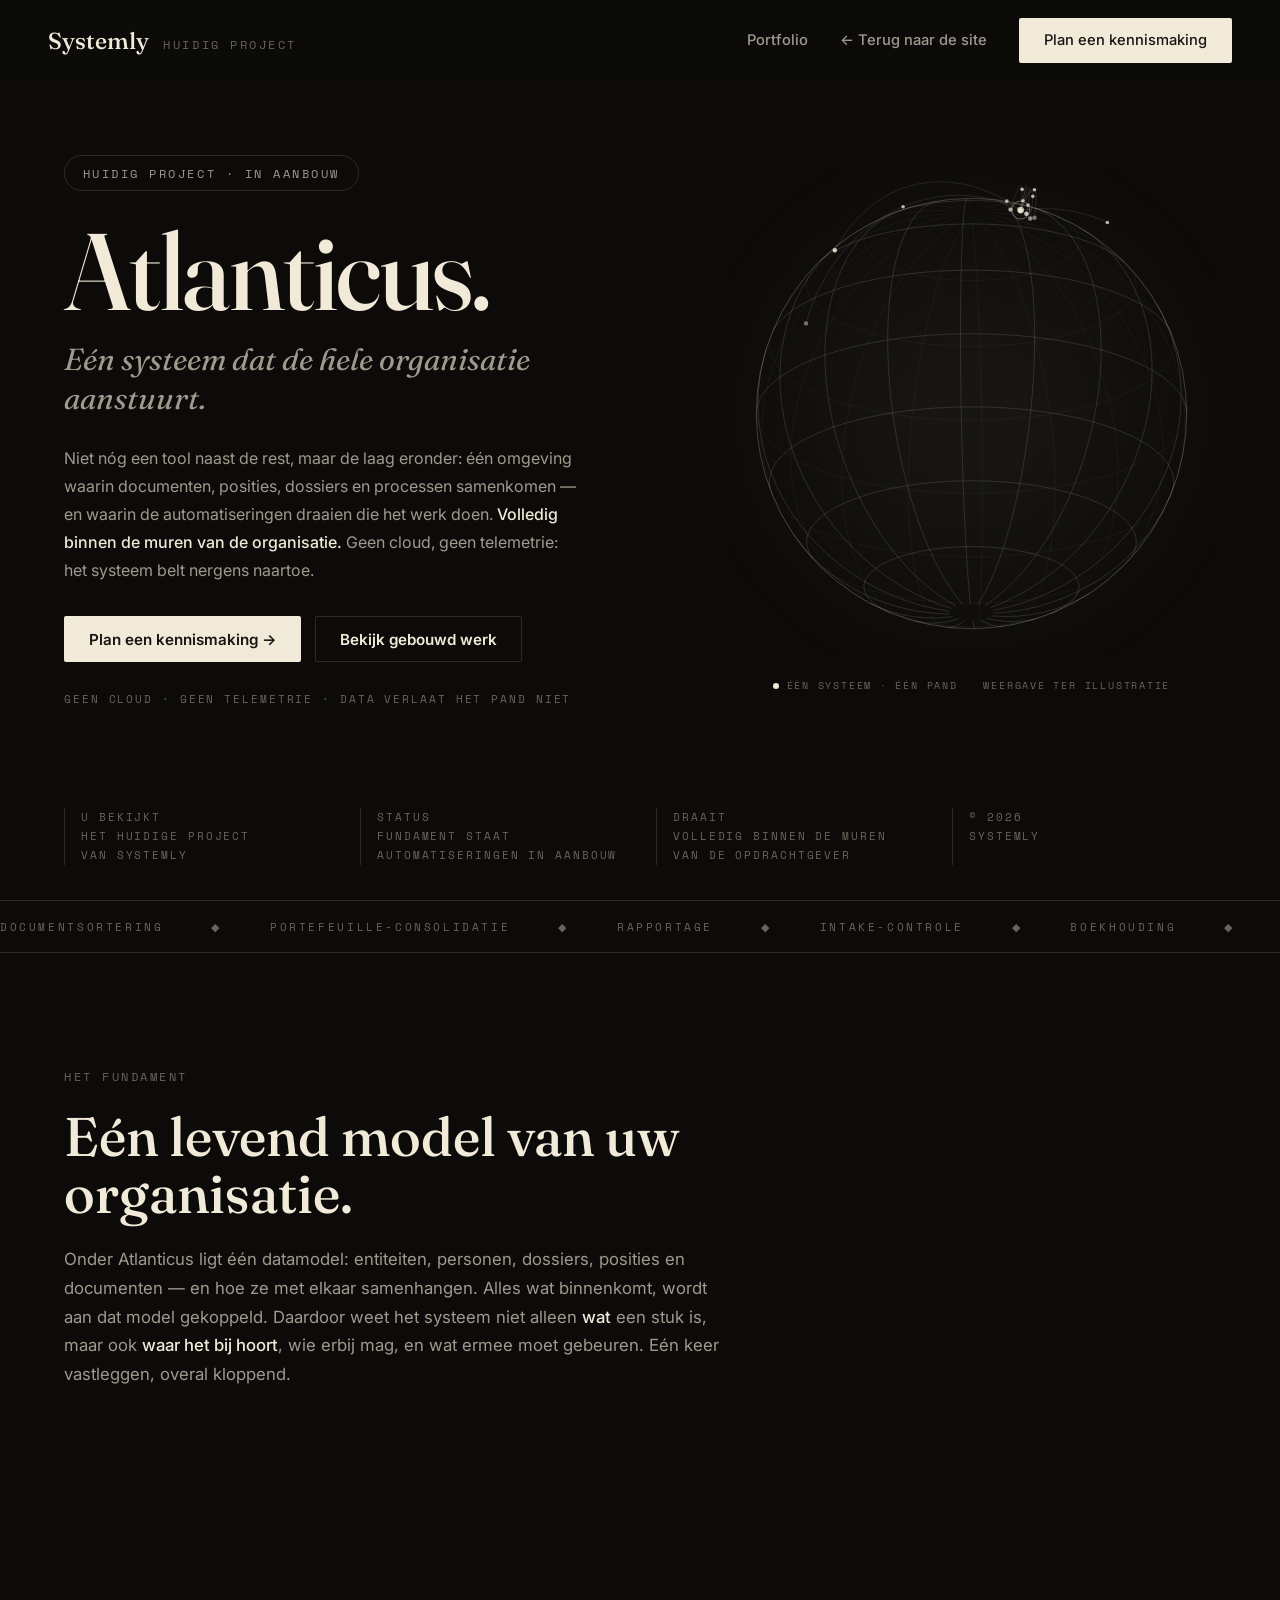
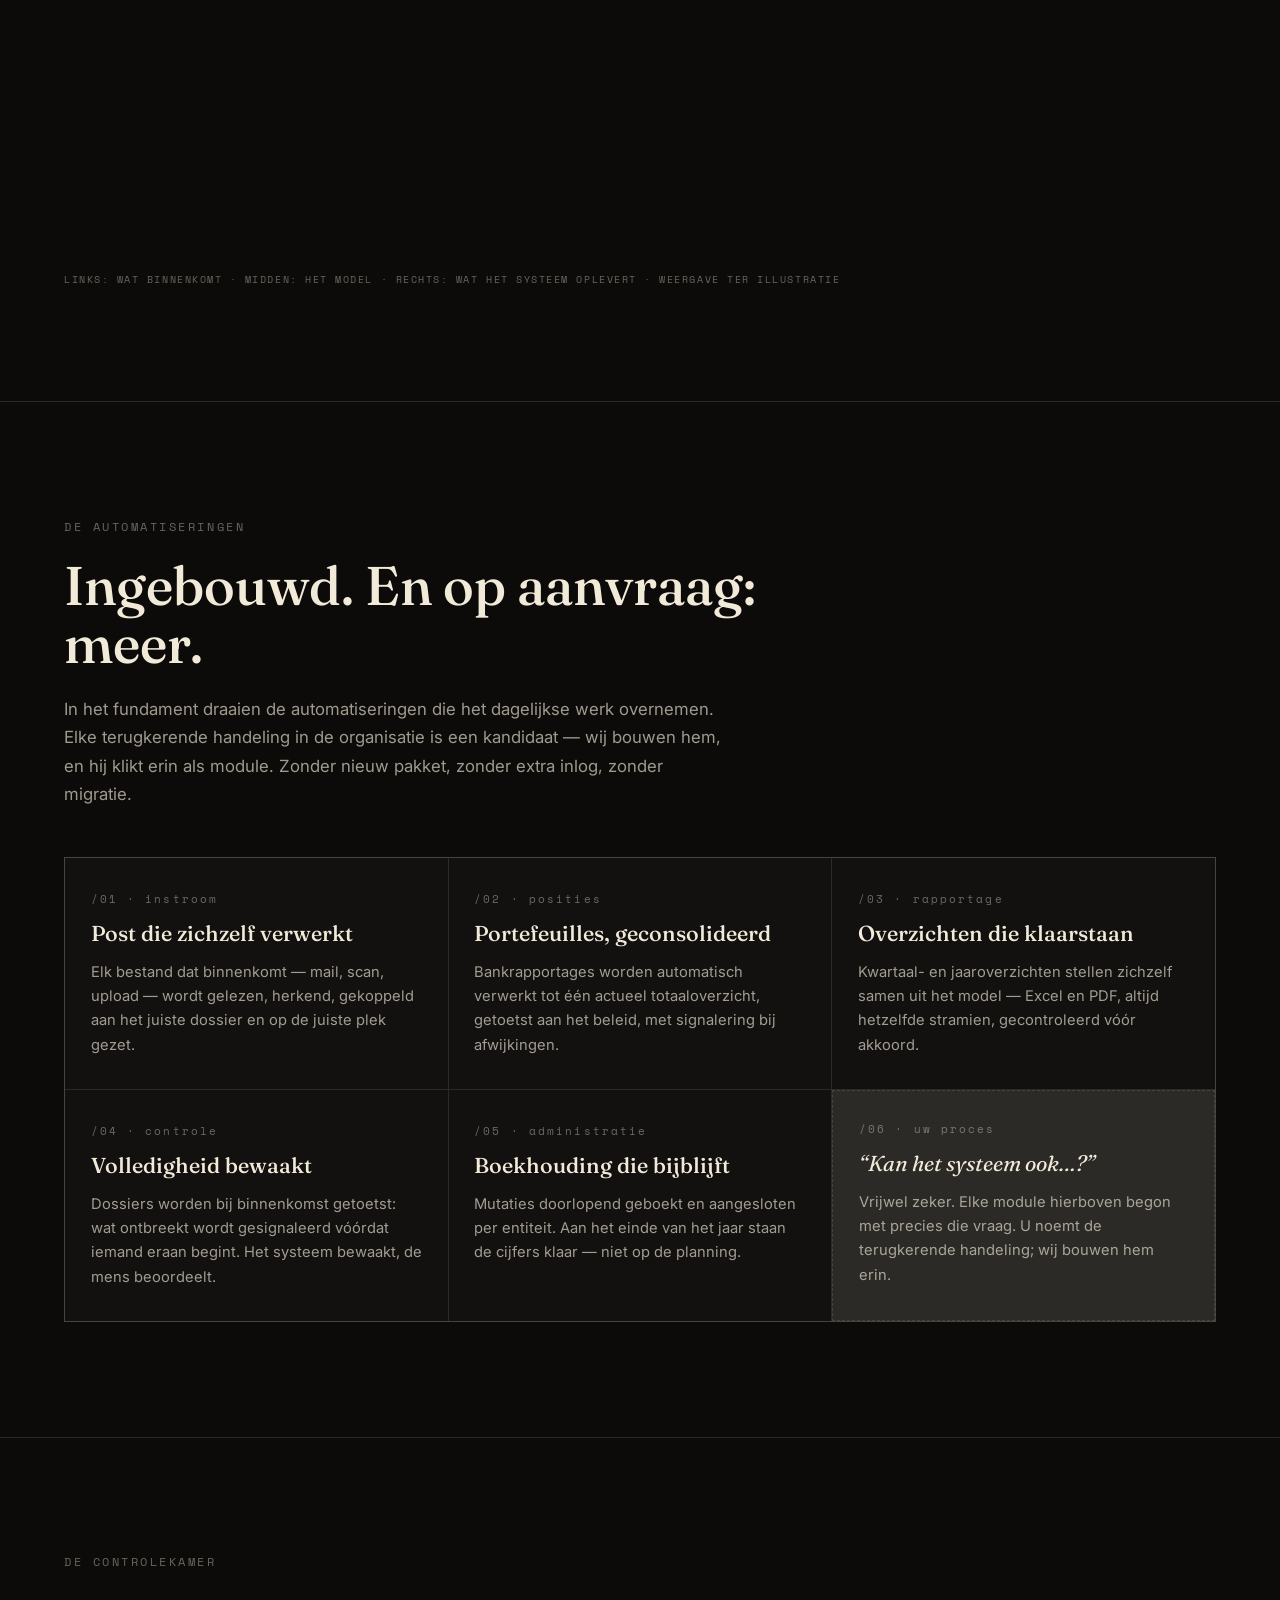
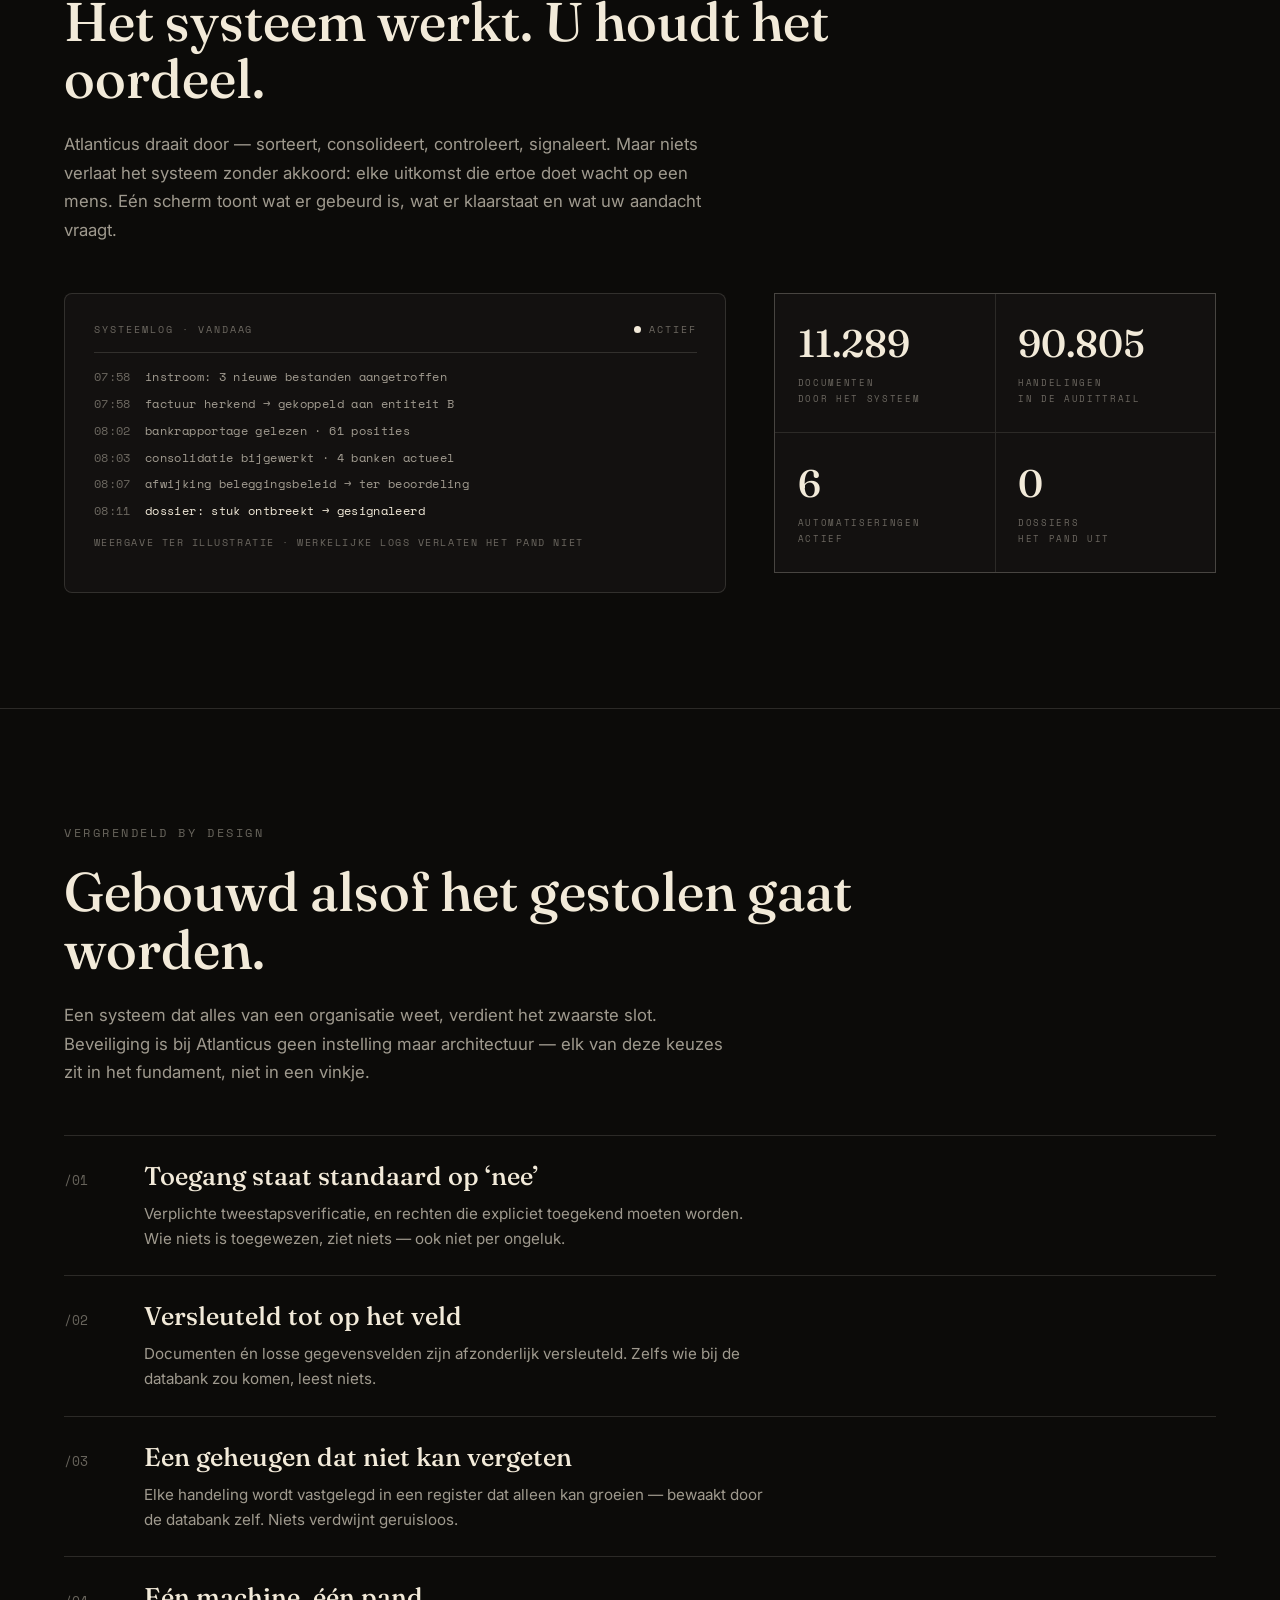
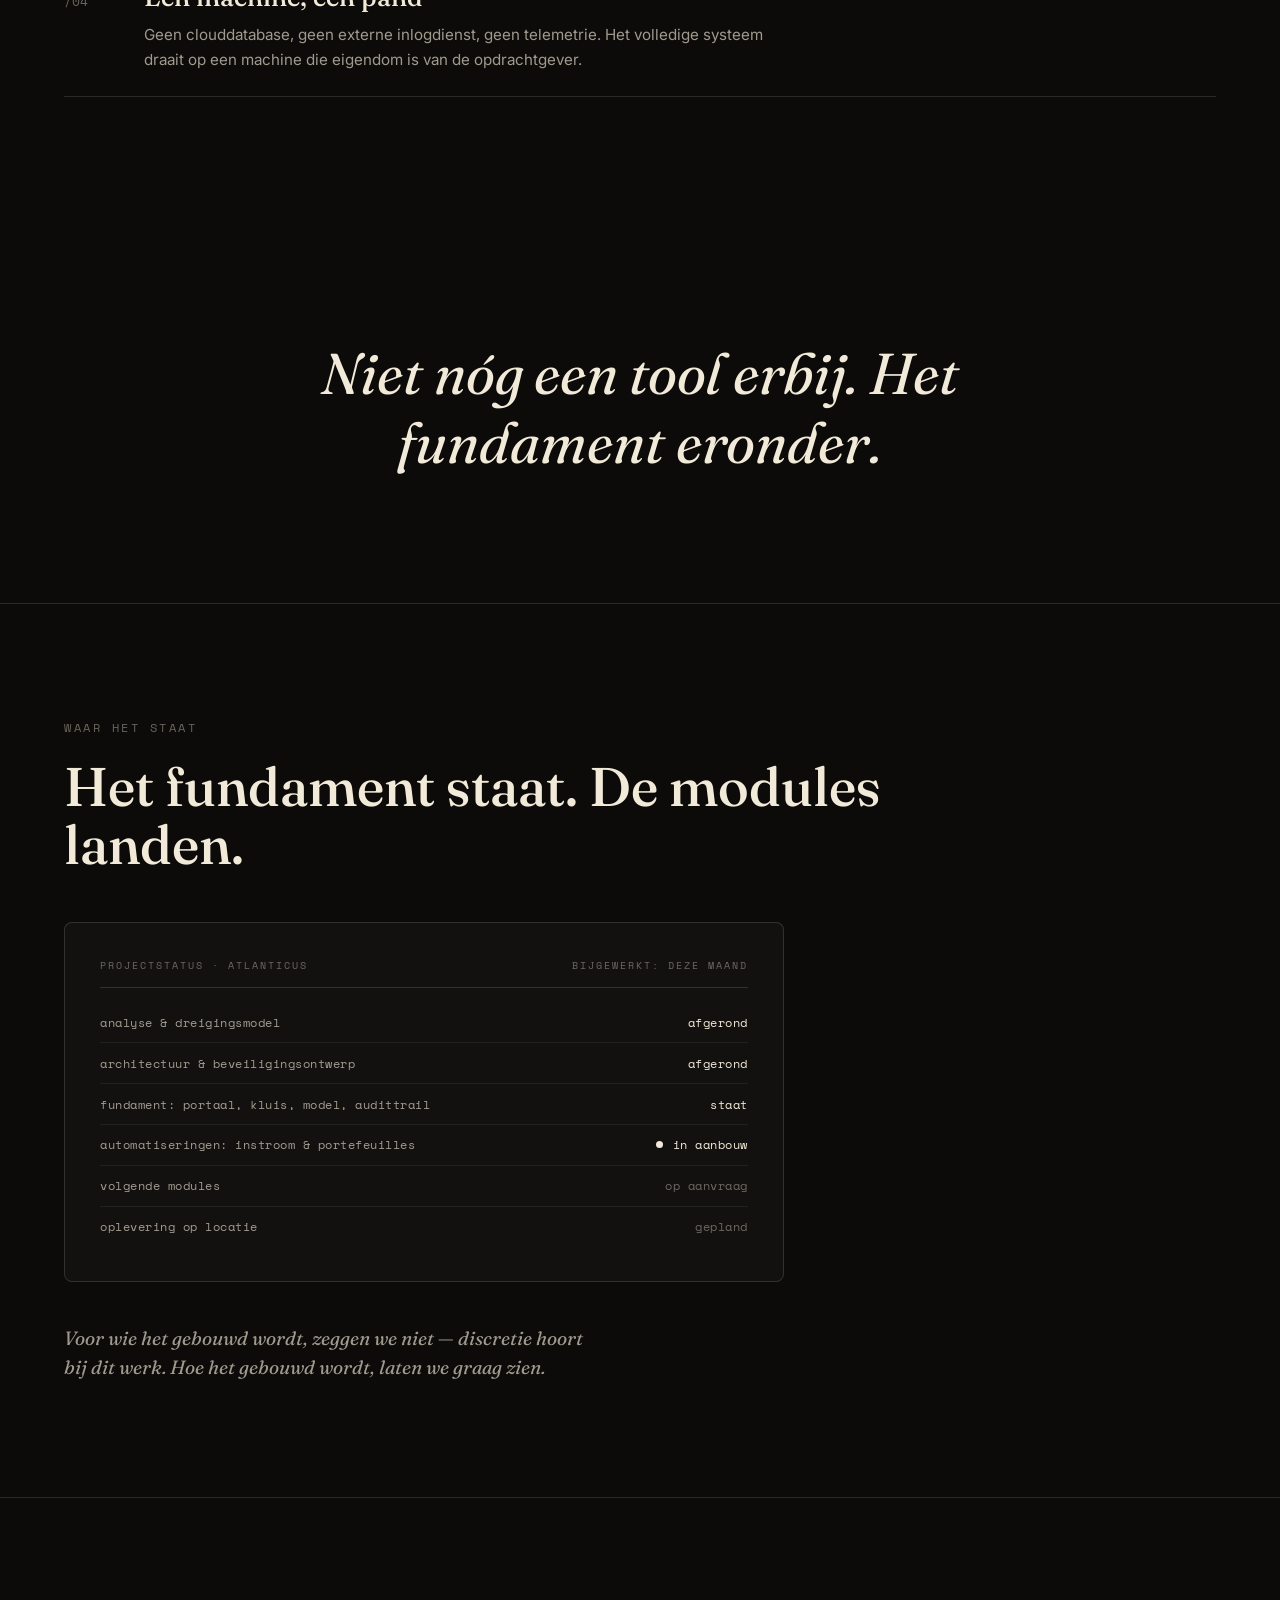
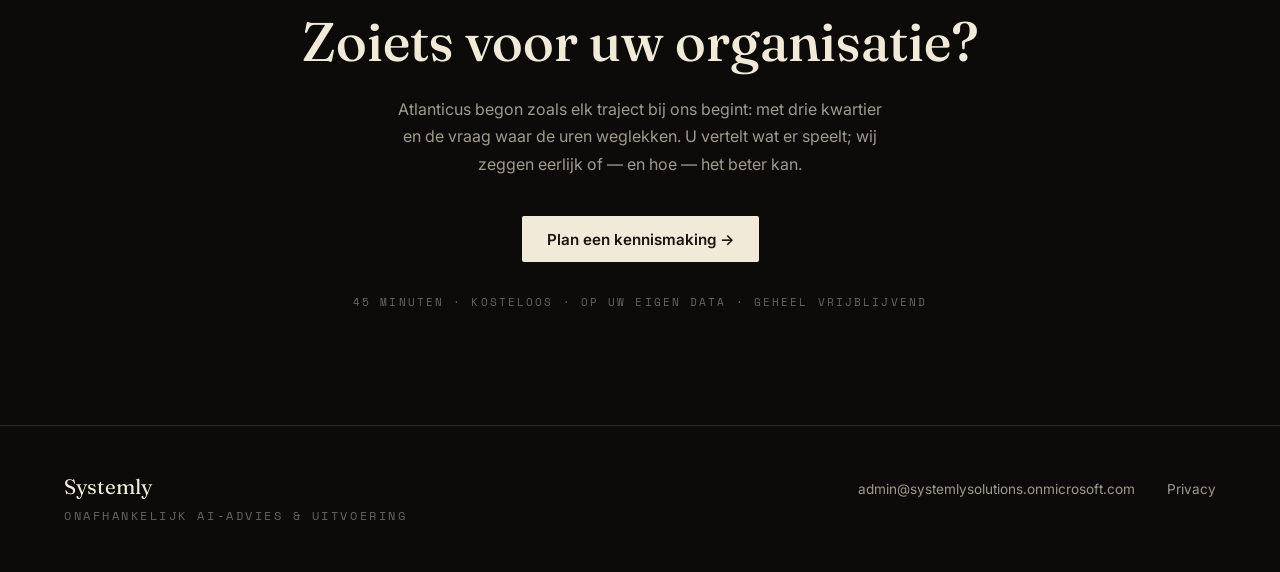
==== commit 53050e4e: "Replace video heroes with interactive Earth and Moon; fix mobile layouts" ====
--- a/atlanticus.html
+++ b/atlanticus.html
@@ -330,15 +330,18 @@
     .rv, .statement .zin .w { opacity: 1; transform: none; transition: none; }
   }
 </style>
+<link rel="stylesheet" href="/assets/site.css">
+<script defer src="/assets/site.js"></script>
 </head>
 <body>
 
-<nav class="top">
+<nav class="top site-nav" aria-label="Hoofdnavigatie">
   <a class="brand" href="/">
     <span class="word">Systemly</span>
     <span class="tag mono">huidig project</span>
   </a>
-  <div class="links">
+  <button class="menu-toggle" type="button" aria-expanded="false" aria-controls="site-menu" hidden><span>Menu</span><span class="menu-icon" aria-hidden="true"></span></button>
+  <div class="links" id="site-menu">
     <a class="plain" href="/portfolio.html">Portfolio</a>
     <a class="plain" href="/">&larr; Terug naar de site</a>
     <a class="btn btn-creme" href="/#contact">Plan een kennismaking</a>
@@ -382,7 +385,7 @@
     <div class="kicker mono rv">het fundament</div>
     <h2 class="rv">E&eacute;n levend model van uw organisatie.</h2>
     <p class="lede rv">Onder Atlanticus ligt &eacute;&eacute;n datamodel: entiteiten, personen, dossiers, posities en documenten — en hoe ze met elkaar samenhangen. Alles wat binnenkomt, wordt aan dat model gekoppeld. Daardoor weet het systeem niet alleen <strong>wat</strong> een stuk is, maar ook <strong>waar het bij hoort</strong>, wie erbij mag, en wat ermee moet gebeuren. E&eacute;n keer vastleggen, overal kloppend.</p>
-    <div class="flow-wrap rv">
+    <div class="flow-wrap rv" role="region" aria-label="Datastroom: horizontaal te verschuiven" tabindex="0">
       <canvas id="flow" aria-hidden="true"></canvas>
       <div class="flow-noot">links: wat binnenkomt &middot; midden: het model &middot; rechts: wat het systeem oplevert &middot; weergave ter illustratie</div>
     </div>
@@ -623,6 +626,25 @@
 (() => {
   const canvas = document.getElementById('globe');
   const ctx = canvas.getContext('2d');
+
+  // Stop canvas work outside the viewport and while the tab is hidden.
+  let visible = true, pendingFrame = 0;
+  function queueFrame() {
+    if (!pendingFrame && visible && !document.hidden) {
+      pendingFrame = requestAnimationFrame(ms => { pendingFrame = 0; frame(ms); });
+    }
+  }
+  new IntersectionObserver(([entry]) => {
+    visible = entry.isIntersecting;
+    if (visible) queueFrame();
+    else { cancelAnimationFrame(pendingFrame); pendingFrame = 0; }
+  }).observe(canvas);
+  document.addEventListener('visibilitychange', () => {
+    if (document.hidden) { cancelAnimationFrame(pendingFrame); pendingFrame = 0; }
+    else queueFrame();
+  });
+  new ResizeObserver(queueFrame).observe(canvas);
+
   const TILT_BASIS = -0.38;
   const SPEED = 0.07;
   let W, H, R, CX, CY;
@@ -762,15 +784,34 @@
       }
     });
 
-    if (!REDUCED) requestAnimationFrame(frame);
-  }
-  requestAnimationFrame(frame);
+    if (!REDUCED) queueFrame();
+  }
+  queueFrame();
 })();
 
 /* ---------- dataflow-diagram: bronnen → model → uitkomsten ---------- */
 (() => {
   const canvas = document.getElementById('flow');
   const ctx = canvas.getContext('2d');
+
+  // Stop canvas work outside the viewport and while the tab is hidden.
+  let visible = true, pendingFrame = 0;
+  function queueFrame() {
+    if (!pendingFrame && visible && !document.hidden) {
+      pendingFrame = requestAnimationFrame(ms => { pendingFrame = 0; frame(ms); });
+    }
+  }
+  new IntersectionObserver(([entry]) => {
+    visible = entry.isIntersecting;
+    if (visible) queueFrame();
+    else { cancelAnimationFrame(pendingFrame); pendingFrame = 0; }
+  }).observe(canvas);
+  document.addEventListener('visibilitychange', () => {
+    if (document.hidden) { cancelAnimationFrame(pendingFrame); pendingFrame = 0; }
+    else queueFrame();
+  });
+  new ResizeObserver(queueFrame).observe(canvas);
+
   let W, H;
 
   const BRONNEN = ['post & mail', 'dropbox', 'bankrapportages', 'administratie'];
@@ -870,7 +911,7 @@
       ctx.beginPath(); ctx.arc(q.x, q.y, 2, 0, Math.PI * 2); ctx.fill();
     });
 
-    if (!REDUCED) requestAnimationFrame(frame);
+    if (!REDUCED) queueFrame();
   }
 
   let lastW = 0;
@@ -878,7 +919,7 @@
     const w = canvas.clientWidth || canvas.parentElement.clientWidth;
     if (w !== lastW) { lastW = w; resize(); }
   }
-  requestAnimationFrame(frame);
+  queueFrame();
 })();
 </script>
 </body>
--- a/assets/site.css
+++ b/assets/site.css
@@ -0,0 +1,79 @@
+/* Shared usability fixes, preserving the existing page designs. */
+html { scroll-padding-top: 6rem; }
+body { overflow-x: clip; }
+[hidden] { display: none !important; }
+img, video { max-width: 100%; }
+a, button, input, textarea { -webkit-tap-highlight-color: transparent; }
+a:focus-visible, button:focus-visible, [tabindex]:focus-visible { outline: 2px solid #7398b7; outline-offset: 5px; }
+button, input, textarea { font-family: inherit; }
+.btn, .menu-toggle { min-height: 44px; }
+.wrap, .grid, .hero-grid, .hero-copy, .globe-wrap, .tools, .tool, .paneel, .kamer, .contact-side, form { min-width: 0; }
+footer a, .contact-side a { overflow-wrap: anywhere; }
+footer .wrap > div { min-width: 0; max-width: 100%; }
+.site-nav .menu-toggle { display: none; }
+.site-nav .links a { min-height: 44px; align-content: center; }
+.symptom.open .uitleg { max-height: none; }
+.symptom .kop-rij { min-height: 64px; }
+.symptom .kop-rij:focus-visible { outline-offset: -3px; }
+.cases-viewport { scrollbar-width: thin; }
+@media (max-width: 1099px) {
+  nav.site-nav { padding: .8rem max(1.2rem, env(safe-area-inset-right)) .8rem max(1.2rem, env(safe-area-inset-left)); gap: 1rem; background: #0c0b09f2; flex-wrap: wrap; }
+  nav.site-nav .brand .tag { display: none; }
+  nav.site-nav .links { width: 100%; flex-wrap: wrap; gap: .5rem 1.2rem; }
+  nav.site-nav .links a.plain { display: block; }
+  nav.site-nav.nav-enhanced { flex-wrap: nowrap; }
+  nav.site-nav.nav-enhanced .menu-toggle { display: inline-flex; align-items: center; justify-content: center; gap: .7rem; border: 1px solid #ffffff40; background: transparent; color: var(--creme-bright); padding: .5rem .8rem; font-size: .9375rem; border-radius: 2px; cursor: pointer; }
+  .menu-icon { width: 16px; height: 8px; border-top: 1px solid currentColor; border-bottom: 1px solid currentColor; }
+  nav.site-nav.nav-enhanced .links { display: none; position: absolute; top: 100%; left: 0; right: 0; padding: 1rem 1.2rem 1.4rem; background: #0c0b09; border-bottom: 1px solid #ffffff26; max-height: calc(100dvh - 76px); overflow-y: auto; overscroll-behavior: contain; }
+  nav.site-nav.nav-enhanced.menu-open .links { display: flex; flex-direction: column; align-items: stretch; gap: .4rem; }
+  nav.site-nav .links a { padding: .7rem .5rem; font-size: 1rem; }
+  nav.site-nav .links .btn { text-align: center; margin-top: .6rem; padding: .9rem; }
+}
+@media (max-width: 899px), (pointer: coarse) {
+  .cases-viewport { overflow-x: auto; overscroll-behavior-x: contain; scroll-snap-type: x mandatory; scroll-padding-inline: 0; padding-bottom: 1rem; touch-action: pan-x pan-y pinch-zoom; }
+  .cases { transform: none !important; transition: none !important; }
+  .case { flex-basis: min(340px, 84%); scroll-snap-align: start; }
+  #globe { width: min(100%, 600px); height: auto; aspect-ratio: 1; }
+  .globe-wrap { width: 100%; }
+  .globe-readout { flex-wrap: wrap; justify-content: center; line-height: 1.6; text-align: center; }
+}
+@media (max-width: 640px) {
+  section.light, section.dark, .oerwoud-content { padding-inline: 1.2rem; }
+  .tiles { grid-template-columns: minmax(0, 1fr); }
+  .symptom .kop-rij { grid-template-columns: 2rem minmax(0, 1fr) 1rem; gap: .65rem; }
+  .symptom .uitleg .oplossing { flex-direction: column; align-items: flex-start; }
+  .symptom .uitleg { margin-left: 0; }
+  form input, form textarea { font-size: 16px; max-width: 100%; }
+  form .btn { width: 100%; white-space: normal; line-height: 1.5; }
+  .hero-copy h1 { font-size: clamp(2.8rem, 12vw, 4rem); overflow-wrap: anywhere; }
+  .hero-copy .cta-row { flex-direction: column; align-items: stretch; }
+  .hero-copy .cta-row .btn { text-align: center; }
+  .hero-copy .trust { line-height: 1.8; font-size: .75rem; letter-spacing: .08em; }
+  .hero-labels { gap: 1.5rem 1rem; }
+  .paneel { padding: 1rem; font-size: .8125rem; overflow-x: visible; }
+  .paneel .rij { white-space: normal; gap: .6rem; align-items: start; font-size: .8125rem; }
+  .paneel .rij > * { min-width: 0; overflow-wrap: anywhere; }
+  .paneel .rij > :last-child { text-align: right; }
+  .paneel .kop, .paneel .noot { font-size: .75rem; line-height: 1.7; letter-spacing: .08em; }
+  .status-paneel .rij { gap: .7rem; flex-wrap: wrap; font-size: .8125rem; }
+  .status-paneel .rij > * { overflow-wrap: anywhere; }
+  .flow-wrap { max-width: 100%; overscroll-behavior-x: contain; }
+  .flow-wrap::before { content: 'Veeg opzij om het hele schema te bekijken →'; display: block; margin-bottom: .8rem; color: var(--creme-dim); font: .8125rem/1.5 var(--sans); }
+  #logRegels .regel { white-space: normal; overflow-wrap: anywhere; }
+  footer a { display: inline-block; padding-block: .6rem; }
+}
+@media (prefers-reduced-motion: reduce) {
+  *, *::before, *::after { scroll-behavior: auto !important; animation: none !important; transition: none !important; }
+}
+#globe { width: min(100%, 600px); height: auto; aspect-ratio: 1; }
+@media (pointer: coarse), (prefers-reduced-motion: reduce) {
+  .oerwoud-track { height: auto; }
+  .oerwoud-sticky { position: static; height: auto; }
+  .oerwoud-box { min-height: 0; margin: 0 !important; border-radius: 0 !important; }
+}
+@media (max-width: 640px) {
+  .tile p, .step p, .nieuws p, .case .voor { font-size: 1rem; }
+}
+@media (max-width: 640px) {
+  .tool h3 { overflow-wrap: anywhere; hyphens: auto; }
+}
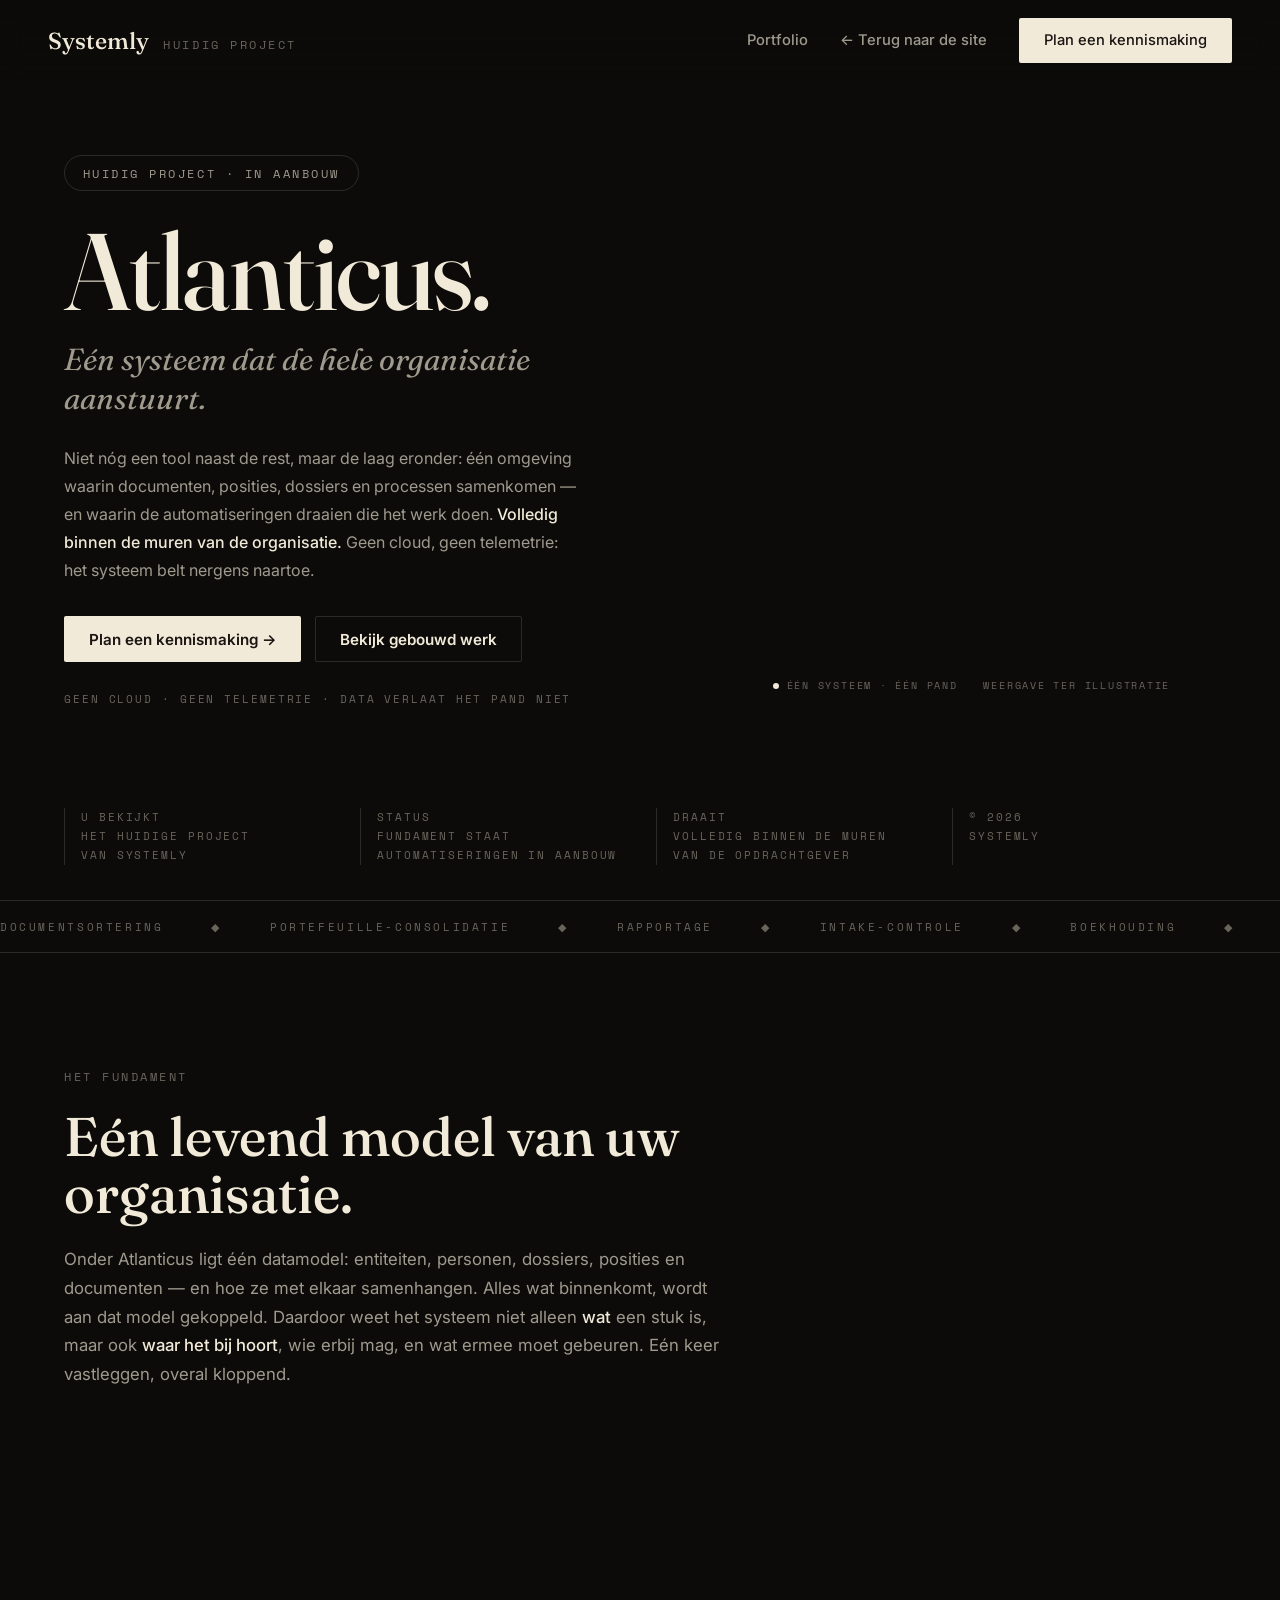
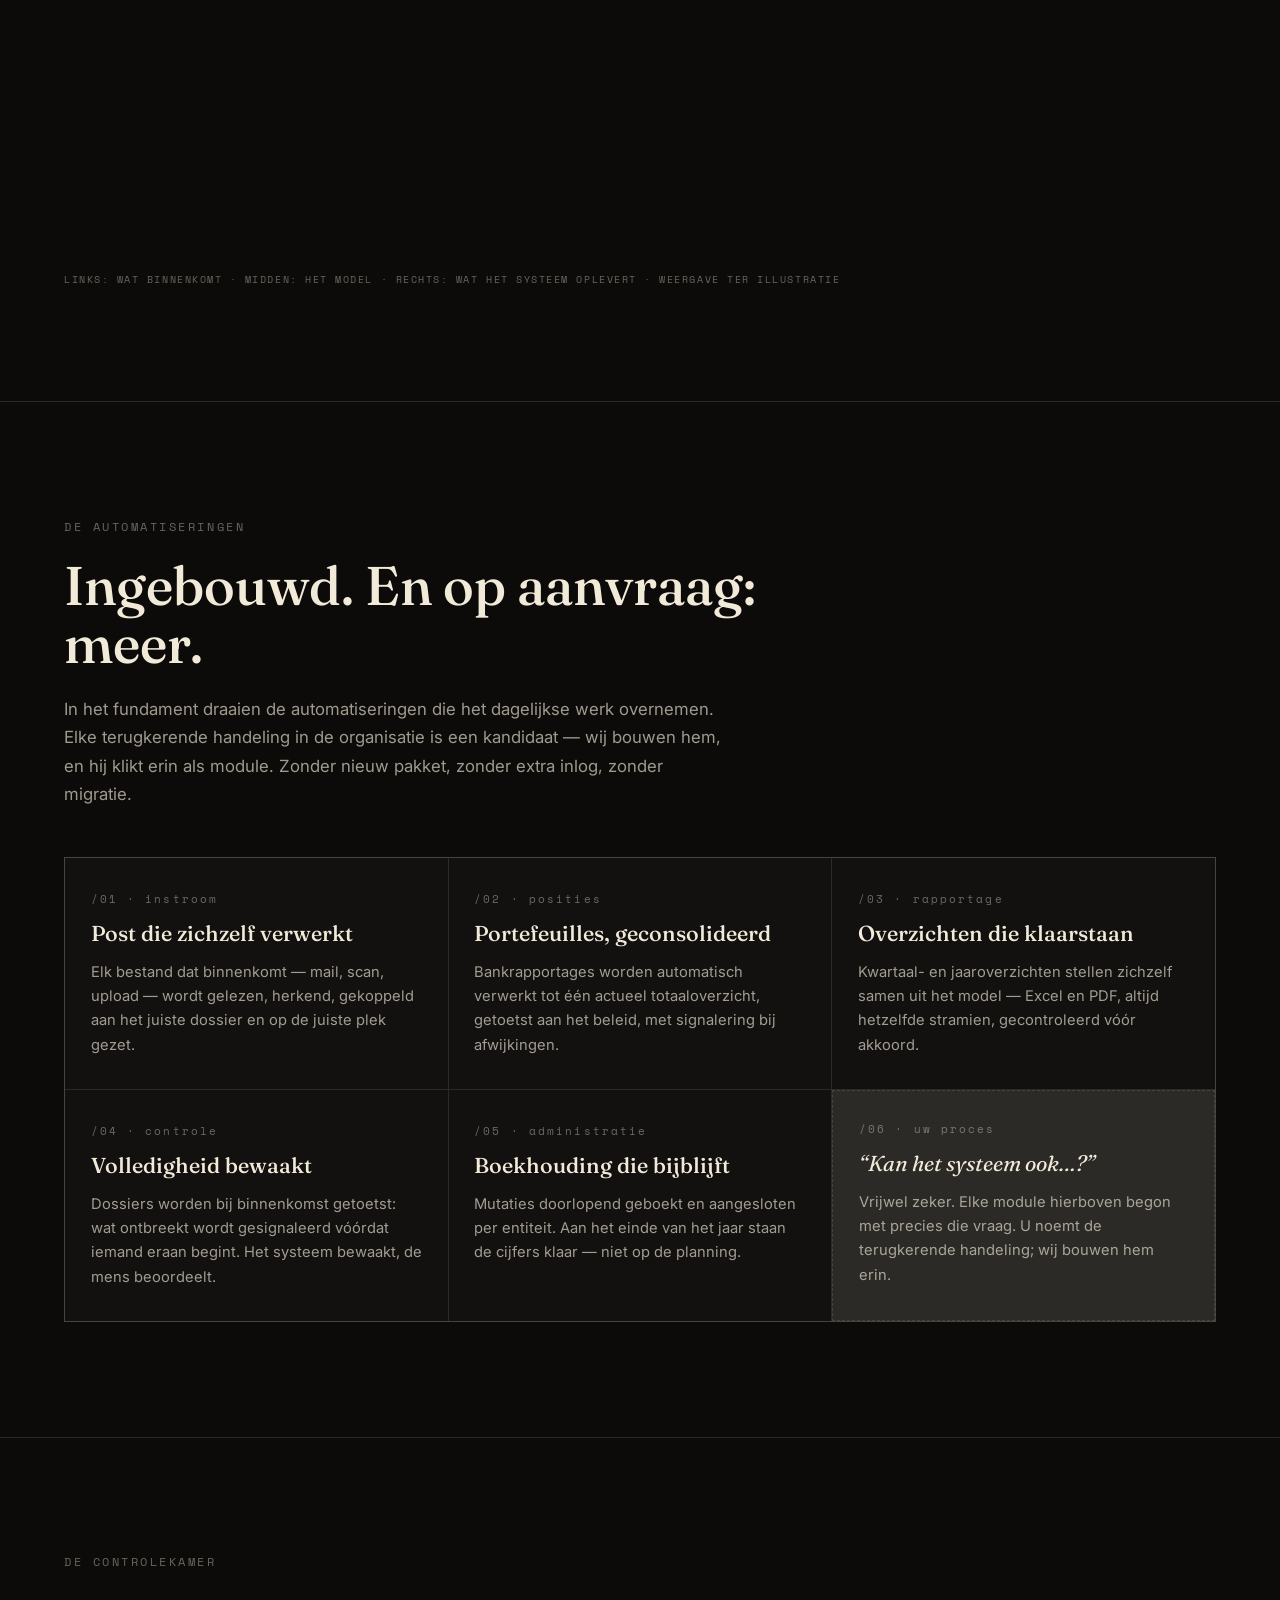
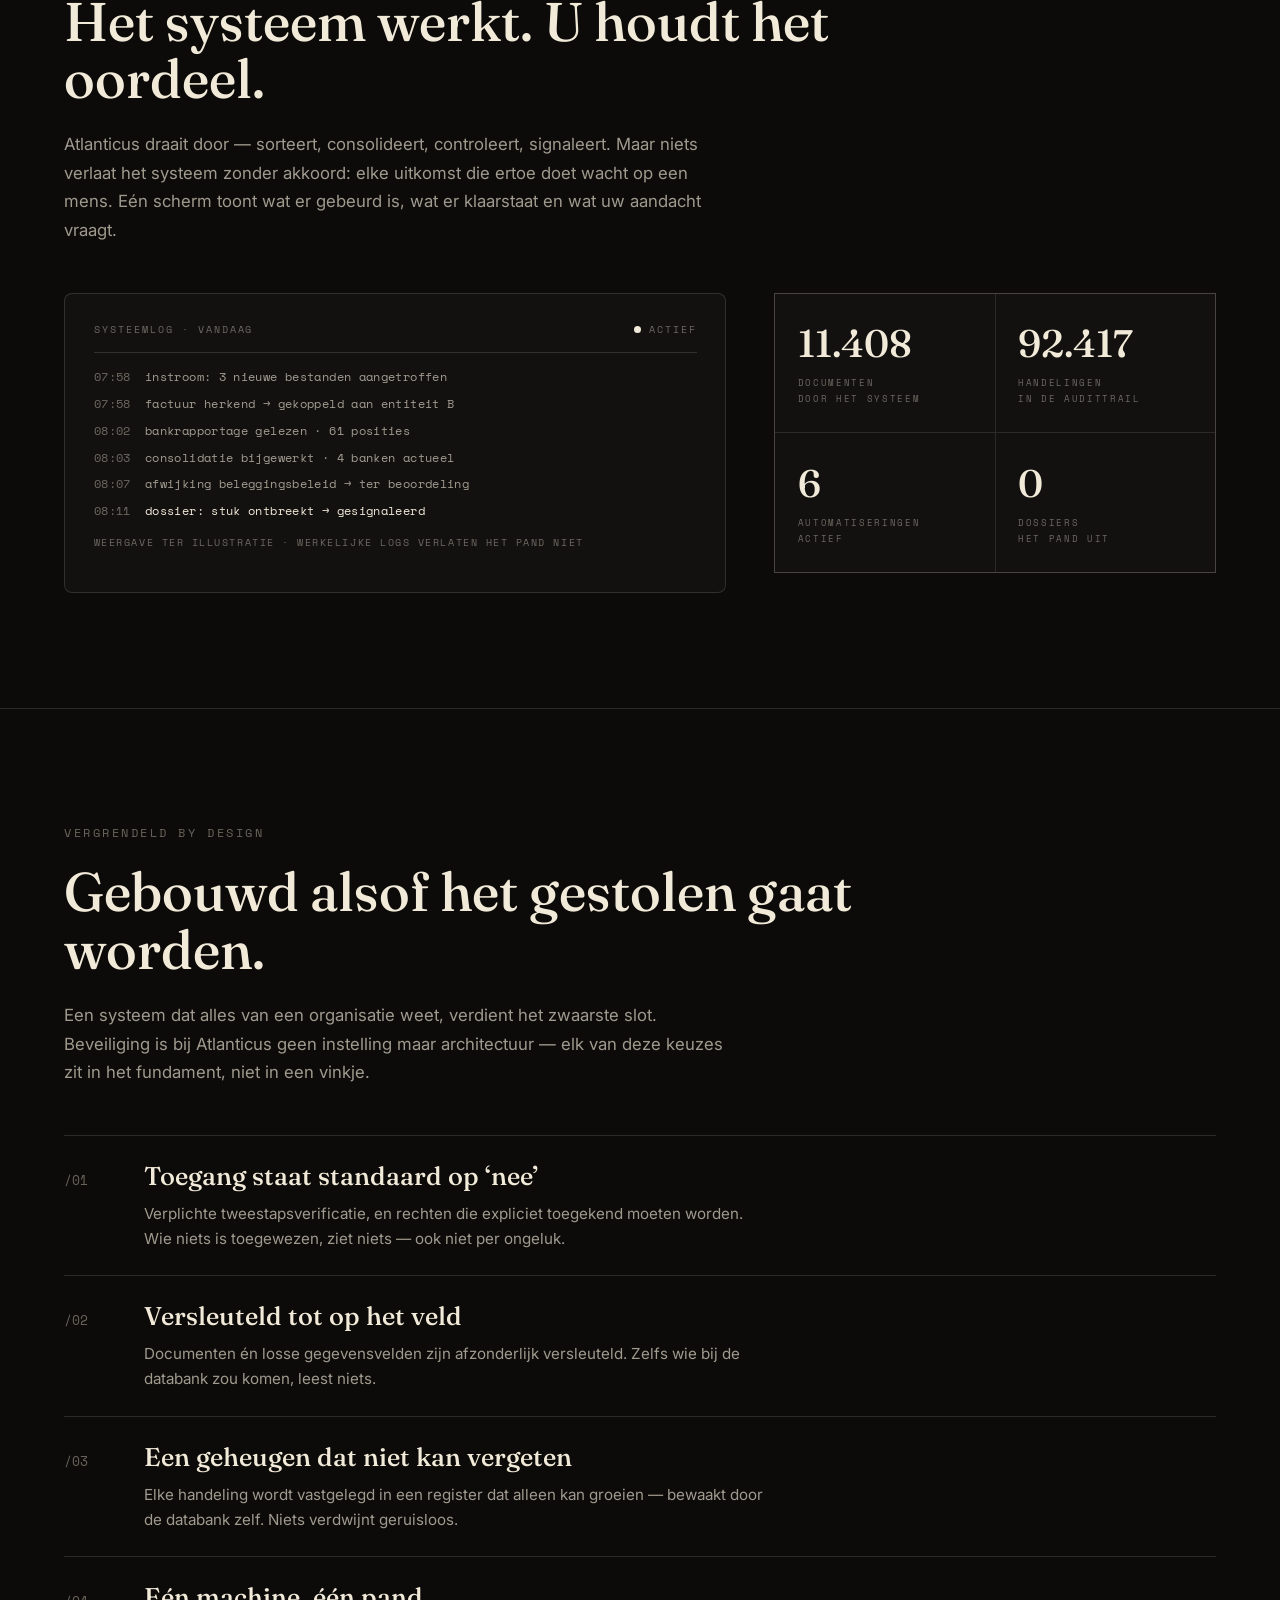
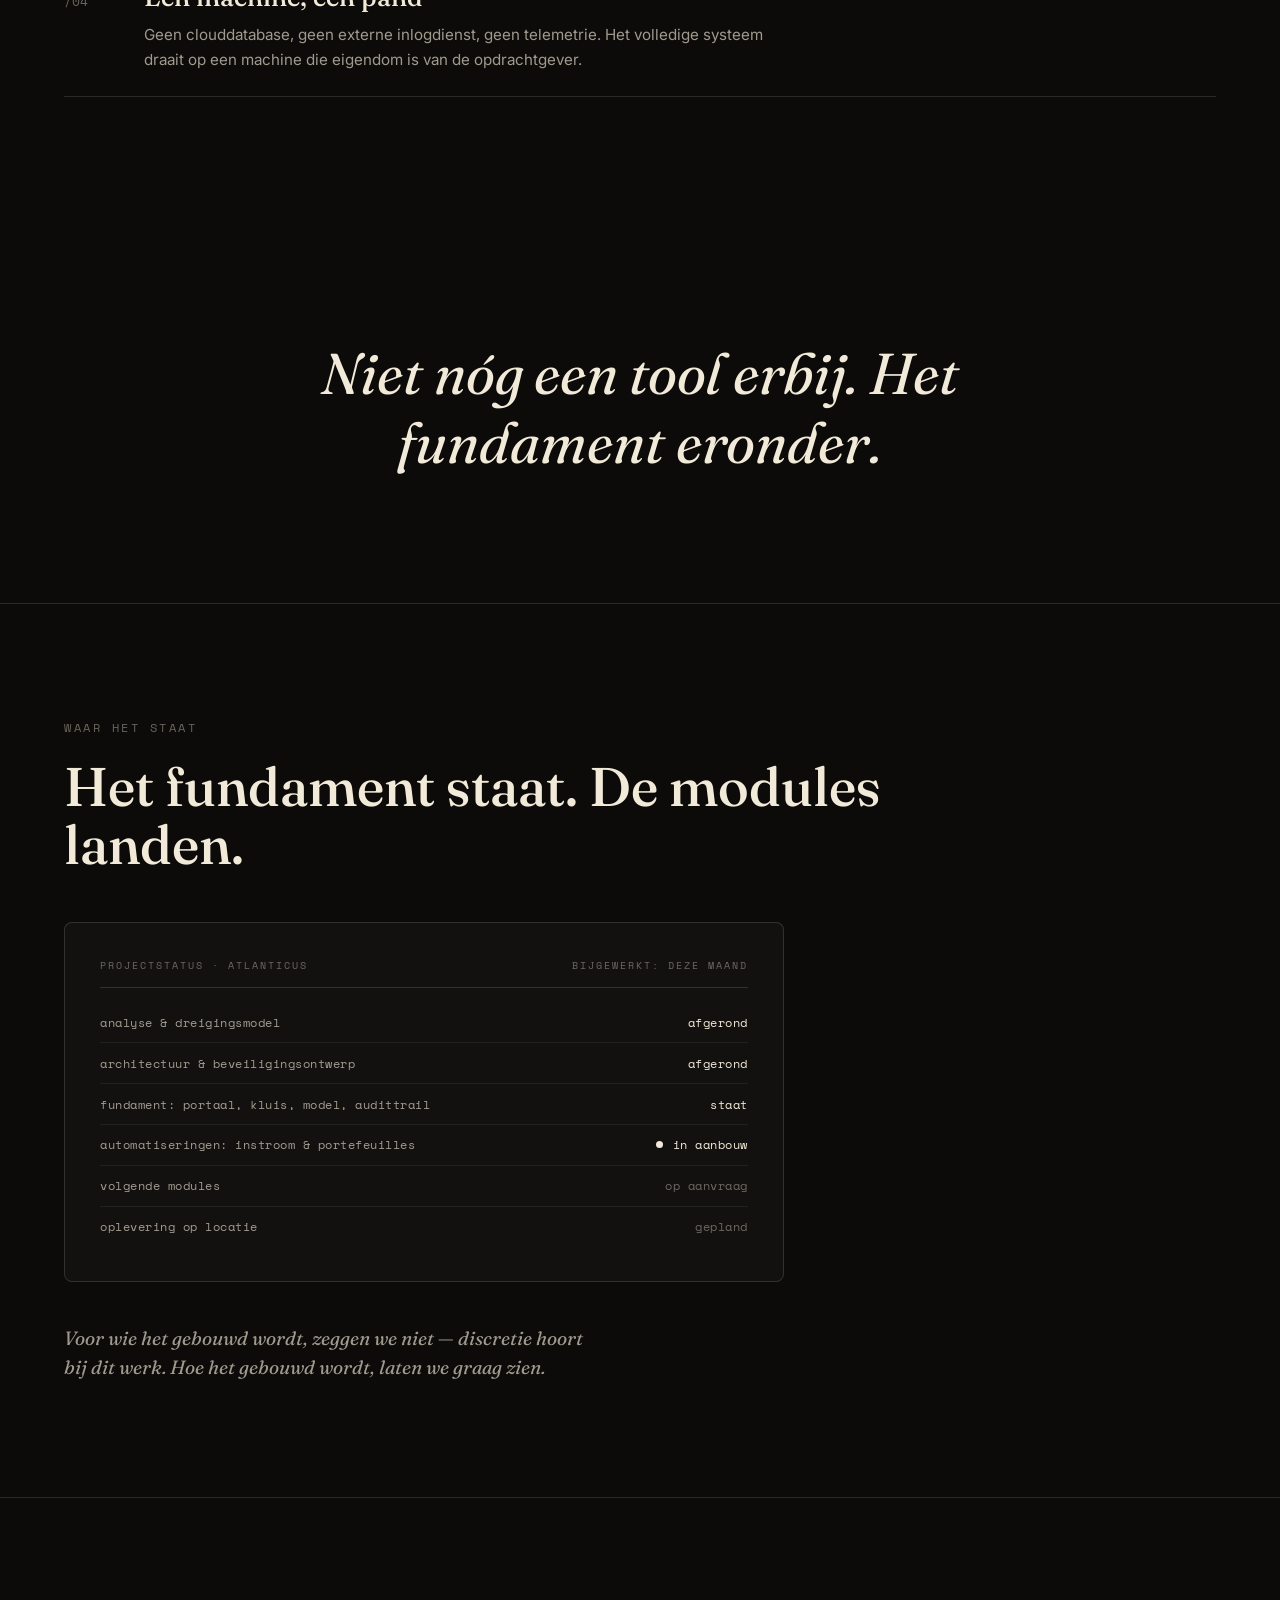
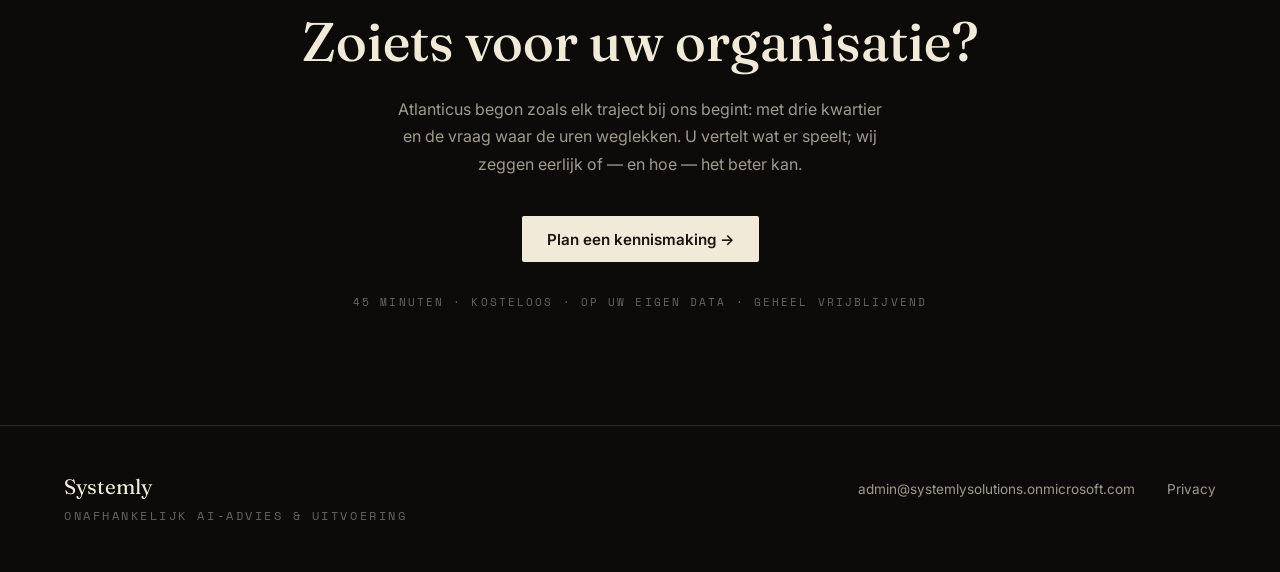
==== commit 1c9c4da5: "Fit Atlanticus flow diagram vertically on mobile" ====
--- a/atlanticus.html
+++ b/atlanticus.html
@@ -185,8 +185,9 @@
   .lede strong { color: var(--creme-bright); font-weight: 500; }
 
   /* dataflow-diagram */
-  .flow-wrap { margin-top: 3rem; overflow-x: auto; }
-  #flow { width: 100%; min-width: 700px; height: 420px; display: block; }
+  .flow-wrap { margin-top: 3rem; }
+  #flow { width: 100%; height: 420px; display: block; }
+  @media (max-width: 747px) { #flow { height: 560px; } }
   .flow-noot { font-family: var(--mono); font-size: 0.6rem; letter-spacing: 0.16em; text-transform: uppercase; color: var(--creme-faint); margin-top: 1rem; }
 
   /* modules */
@@ -385,7 +386,7 @@
     <div class="kicker mono rv">het fundament</div>
     <h2 class="rv">E&eacute;n levend model van uw organisatie.</h2>
     <p class="lede rv">Onder Atlanticus ligt &eacute;&eacute;n datamodel: entiteiten, personen, dossiers, posities en documenten — en hoe ze met elkaar samenhangen. Alles wat binnenkomt, wordt aan dat model gekoppeld. Daardoor weet het systeem niet alleen <strong>wat</strong> een stuk is, maar ook <strong>waar het bij hoort</strong>, wie erbij mag, en wat ermee moet gebeuren. E&eacute;n keer vastleggen, overal kloppend.</p>
-    <div class="flow-wrap rv" role="region" aria-label="Datastroom: horizontaal te verschuiven" tabindex="0">
+    <div class="flow-wrap rv" role="img" aria-label="Datastroom: post en mail, Dropbox, bankrapportages en administratie gaan naar Atlanticus. Atlanticus levert archief, rapportage, signalen en akkoorden.">
       <canvas id="flow" aria-hidden="true"></canvas>
       <div class="flow-noot">links: wat binnenkomt &middot; midden: het model &middot; rechts: wat het systeem oplevert &middot; weergave ter illustratie</div>
     </div>
@@ -820,6 +821,7 @@
   function resize() {
     const dpr = Math.min(devicePixelRatio || 1, 2);
     W = canvas.clientWidth || canvas.parentElement.clientWidth;
+    canvas.style.height = W < 700 ? '560px' : '420px';
     H = canvas.clientHeight || 420;
     canvas.width = W * dpr; canvas.height = H * dpr;
     ctx.setTransform(dpr, 0, 0, dpr, 0, 0);
@@ -852,10 +854,87 @@
     };
   }
 
+  // On phones, route the flow vertically through a central bus. Every label
+  // stays at a readable size and every connection fits inside the canvas.
+  function mobileFrame(t) {
+    const center = W / 2;
+    const gap = 22, margin = 3;
+    const cardWidth = (W - margin * 2 - gap) / 2;
+    const cardHeight = 44;
+    const core = { x: 18, y: 222, w: W - 36, h: 108 };
+    ctx.lineWidth = 1;
+    ctx.textBaseline = 'middle';
+    ctx.textAlign = 'center';
+    function label(text, y) {
+      ctx.font = '12px "Space Mono", monospace';
+      ctx.fillStyle = 'rgba(242,234,217,0.55)';
+      ctx.fillText(text, center, y);
+    }
+    function card(text, i, top) {
+      const left = i % 2 === 0;
+      const x = left ? margin : center + gap / 2;
+      const y = top + Math.floor(i / 2) * 64;
+      ctx.strokeStyle = 'rgba(242,234,217,0.3)';
+      ctx.strokeRect(x, y, cardWidth, cardHeight);
+      ctx.fillStyle = 'rgba(242,234,217,0.85)';
+      ctx.font = '12px "Space Mono", monospace';
+      ctx.fillText(text, x + cardWidth / 2, y + cardHeight / 2);
+      return { x: left ? x + cardWidth : x, y: y + cardHeight / 2 };
+    }
+    function connection(points, phase) {
+      ctx.strokeStyle = 'rgba(242,234,217,0.26)';
+      ctx.beginPath();
+      points.forEach((p, i) => i ? ctx.lineTo(p.x, p.y) : ctx.moveTo(p.x, p.y));
+      ctx.stroke();
+      if (REDUCED) return;
+      const lengths = points.slice(1).map((p, i) => Math.hypot(p.x - points[i].x, p.y - points[i].y));
+      let distance = ((t * 0.24 + phase) % 1) * lengths.reduce((a, b) => a + b, 0);
+      for (let i = 0; i < lengths.length; i++) {
+        if (distance <= lengths[i]) {
+          const f = distance / lengths[i];
+          ctx.fillStyle = 'rgba(242,234,217,0.9)';
+          ctx.beginPath();
+          ctx.arc(points[i].x + (points[i + 1].x - points[i].x) * f, points[i].y + (points[i + 1].y - points[i].y) * f, 2, 0, Math.PI * 2);
+          ctx.fill();
+          break;
+        }
+        distance -= lengths[i];
+      }
+    }
+    function arrow(y) {
+      ctx.strokeStyle = 'rgba(242,234,217,0.65)';
+      ctx.beginPath(); ctx.moveTo(center - 5, y - 5); ctx.lineTo(center, y); ctx.lineTo(center + 5, y - 5); ctx.stroke();
+    }
+    label('BRONNEN', 16);
+    const sources = BRONNEN.map((name, i) => card(name, i, 42));
+    sources.forEach((p, i) => connection([p, { x: center, y: p.y }, { x: center, y: core.y - 10 }], i * .21));
+    arrow(core.y - 10);
+    ctx.strokeStyle = 'rgba(242,234,217,0.45)';
+    ctx.strokeRect(core.x, core.y, core.w, core.h);
+    ctx.strokeStyle = 'rgba(242,234,217,0.14)';
+    ctx.strokeRect(core.x + 6, core.y + 6, core.w - 12, core.h - 12);
+    ctx.font = '16px "Space Mono", monospace';
+    ctx.fillStyle = 'rgba(242,234,217,0.95)';
+    ctx.fillText('ATLANTICUS', center, core.y + 43);
+    label('HET LEVENDE MODEL', core.y + 70);
+    label('UITKOMSTEN', 374);
+    const outputs = UIT.map((name, i) => card(name, i, 412));
+    // Leave a gap in the trunk around the group label.
+    connection([{ x: center, y: core.y + core.h + 10 }, { x: center, y: 352 }], .1);
+    arrow(354);
+    outputs.forEach((p, i) => connection([{ x: center, y: 396 }, { x: center, y: p.y }, p], i * .21));
+    ctx.textAlign = 'start';
+  }
+
   function frame(ms) {
     const t = ms / 1000;
     resizeIfNeeded();
     ctx.clearRect(0, 0, W, H);
+    if (W < 700) {
+      mobileFrame(t);
+      if (!REDUCED) queueFrame();
+      return;
+    }
 
     const kernB = Math.min(300, W * 0.3);
     const kernH = 150;
--- a/assets/site.css
+++ b/assets/site.css
@@ -57,8 +57,7 @@
   .paneel .kop, .paneel .noot { font-size: .75rem; line-height: 1.7; letter-spacing: .08em; }
   .status-paneel .rij { gap: .7rem; flex-wrap: wrap; font-size: .8125rem; }
   .status-paneel .rij > * { overflow-wrap: anywhere; }
-  .flow-wrap { max-width: 100%; overscroll-behavior-x: contain; }
-  .flow-wrap::before { content: 'Veeg opzij om het hele schema te bekijken →'; display: block; margin-bottom: .8rem; color: var(--creme-dim); font: .8125rem/1.5 var(--sans); }
+  .flow-wrap { max-width: 100%; }
   #logRegels .regel { white-space: normal; overflow-wrap: anywhere; }
   footer a { display: inline-block; padding-block: .6rem; }
 }
